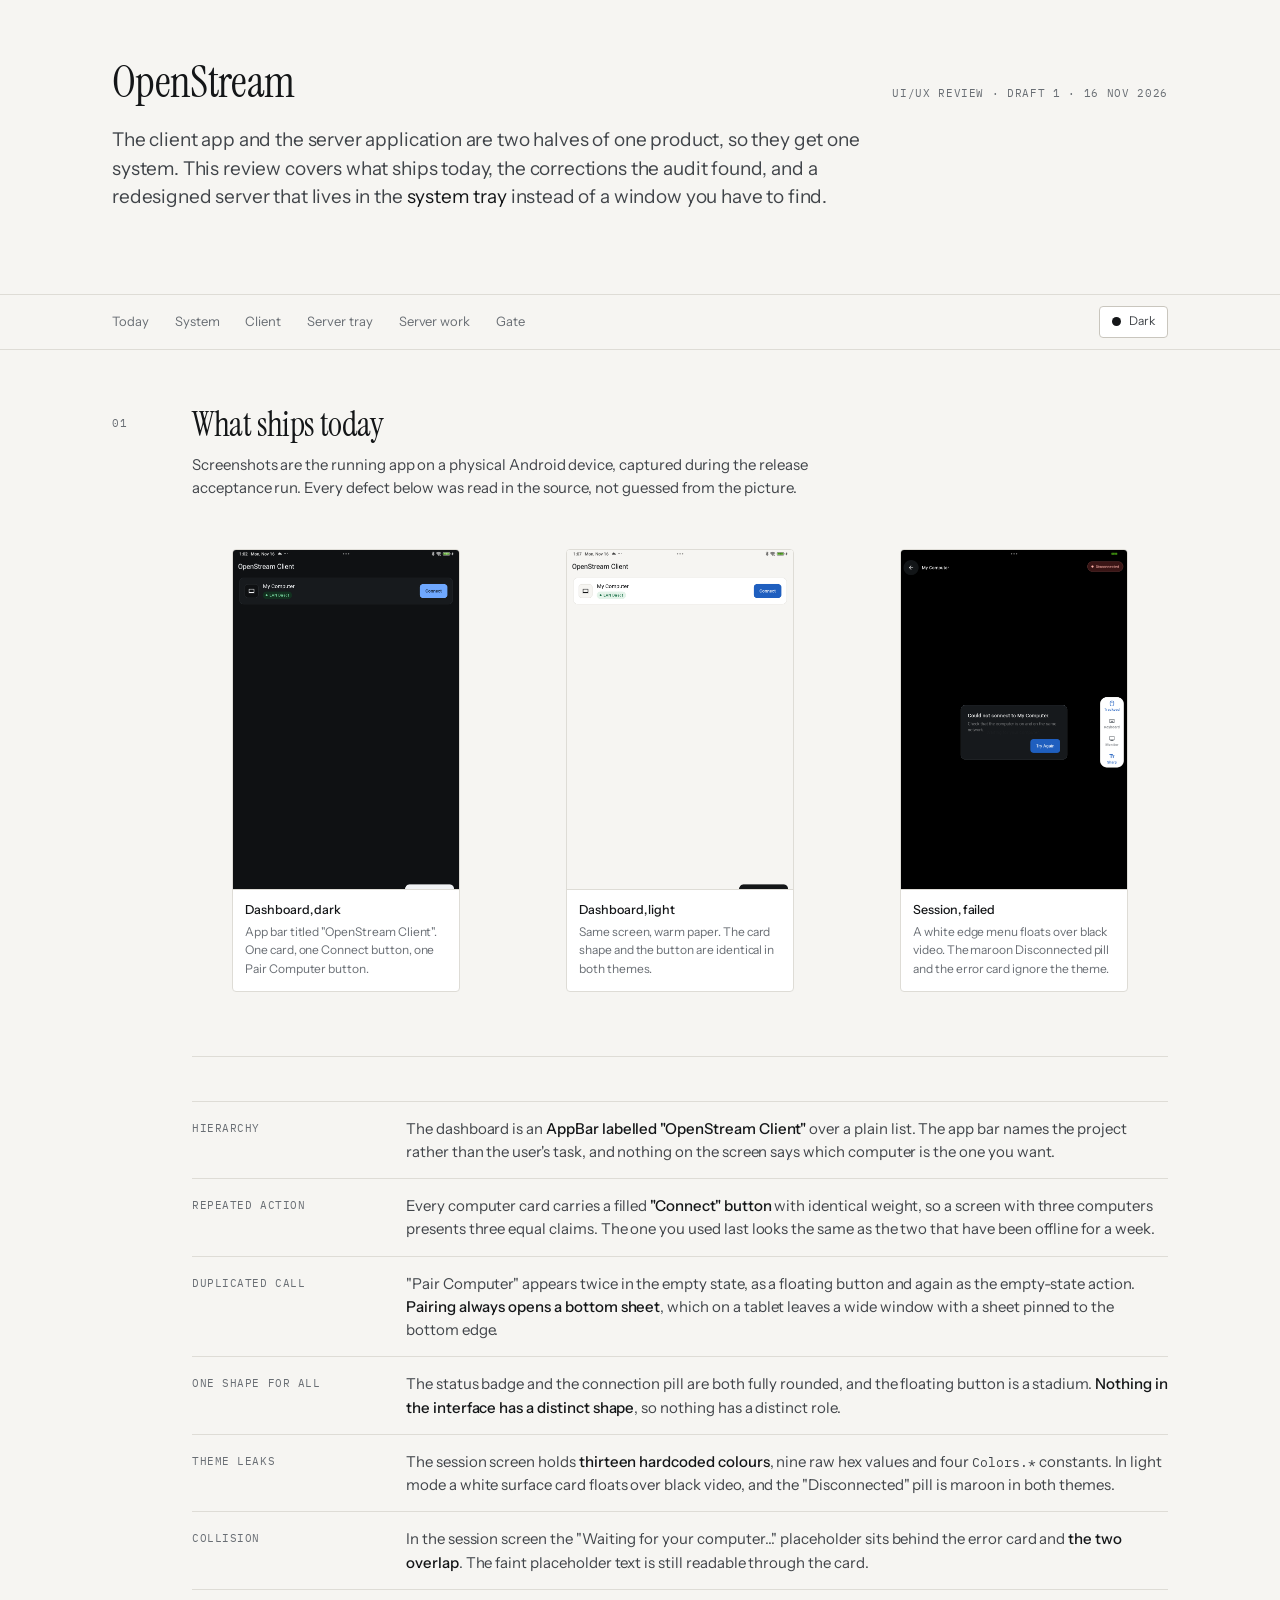
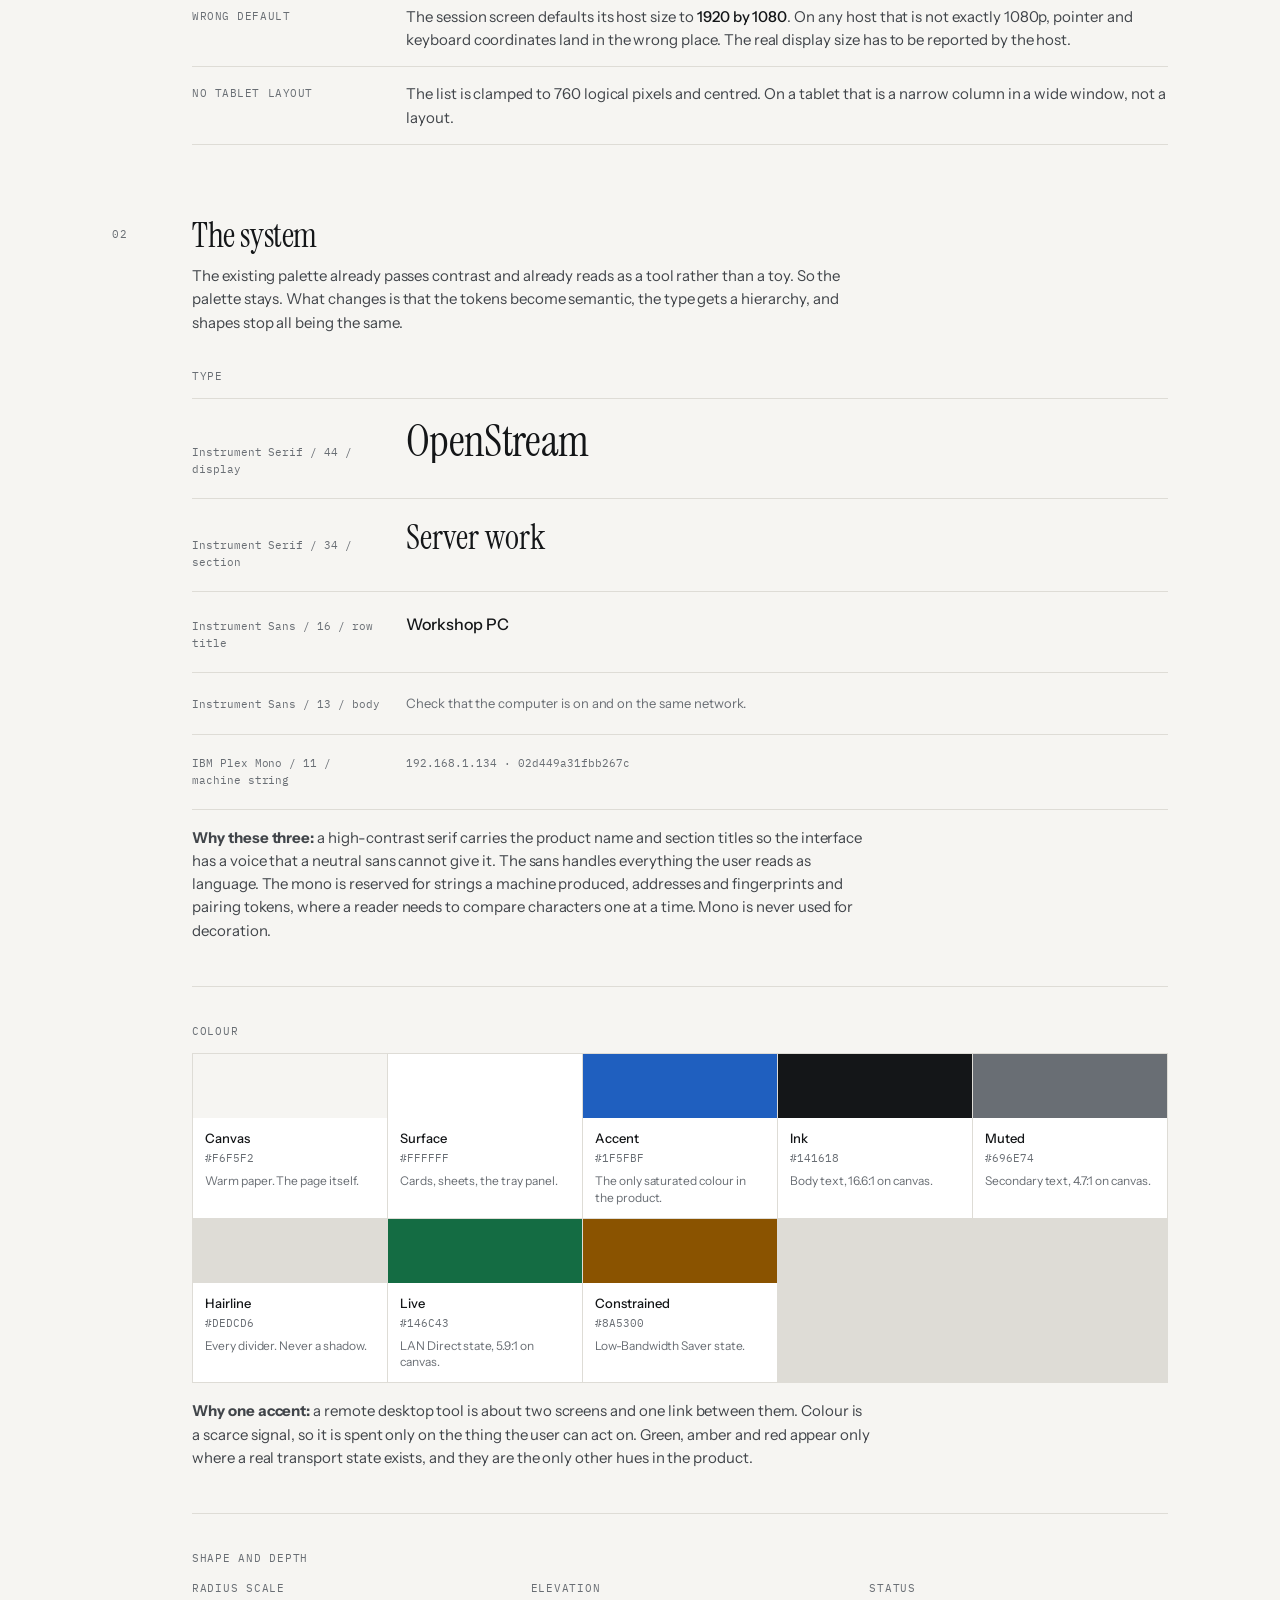
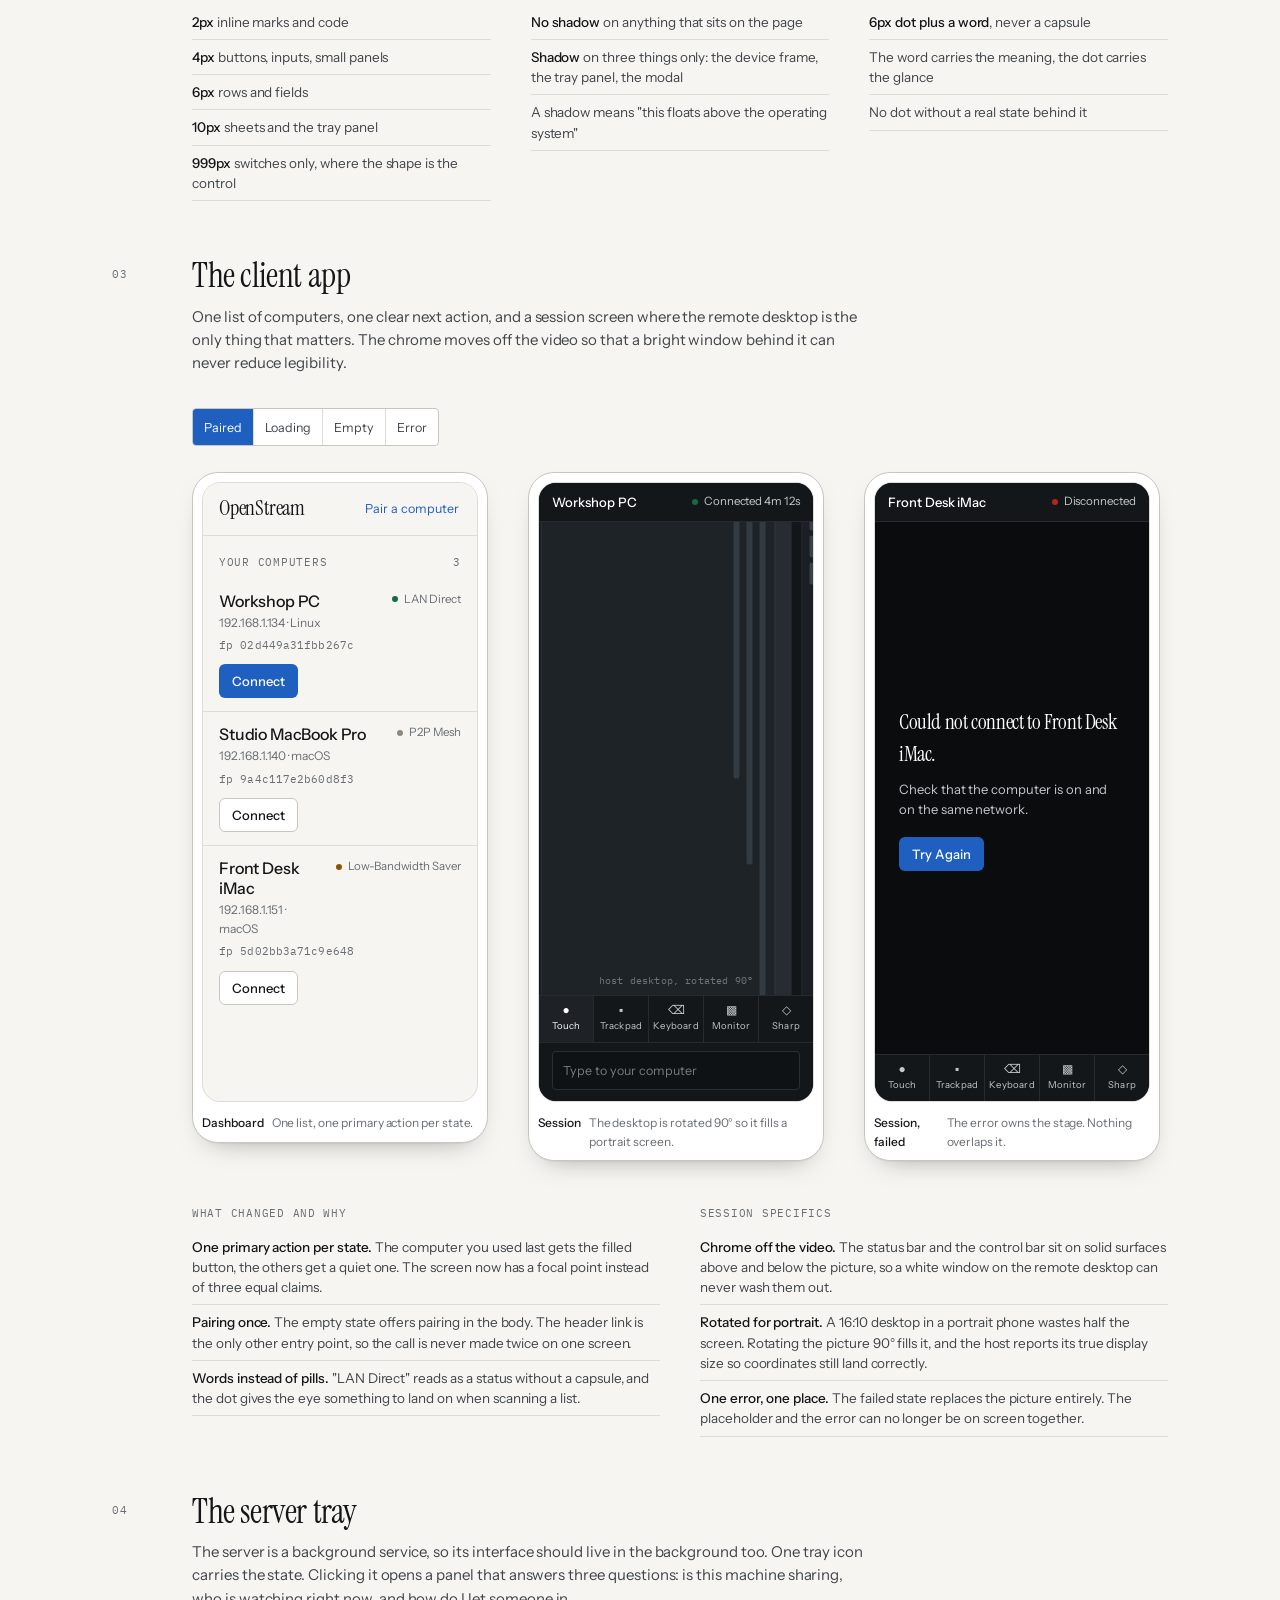
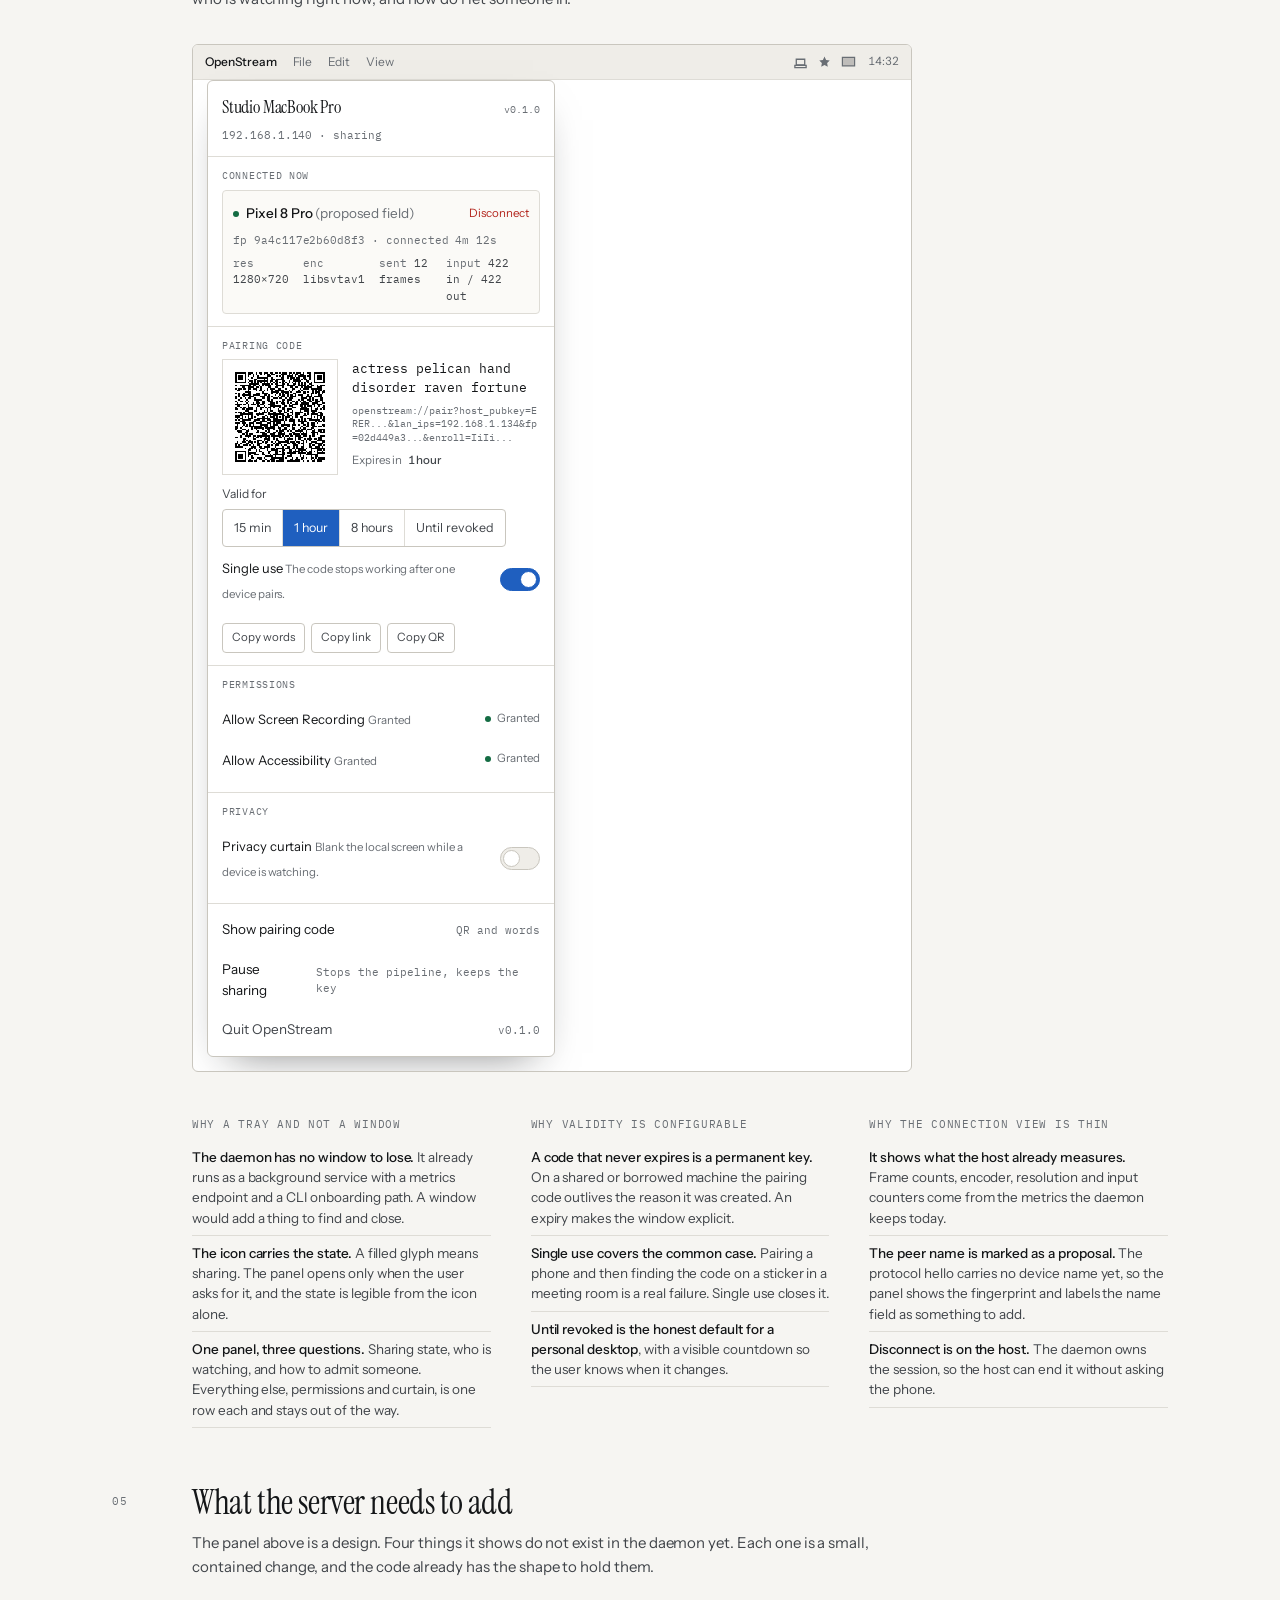
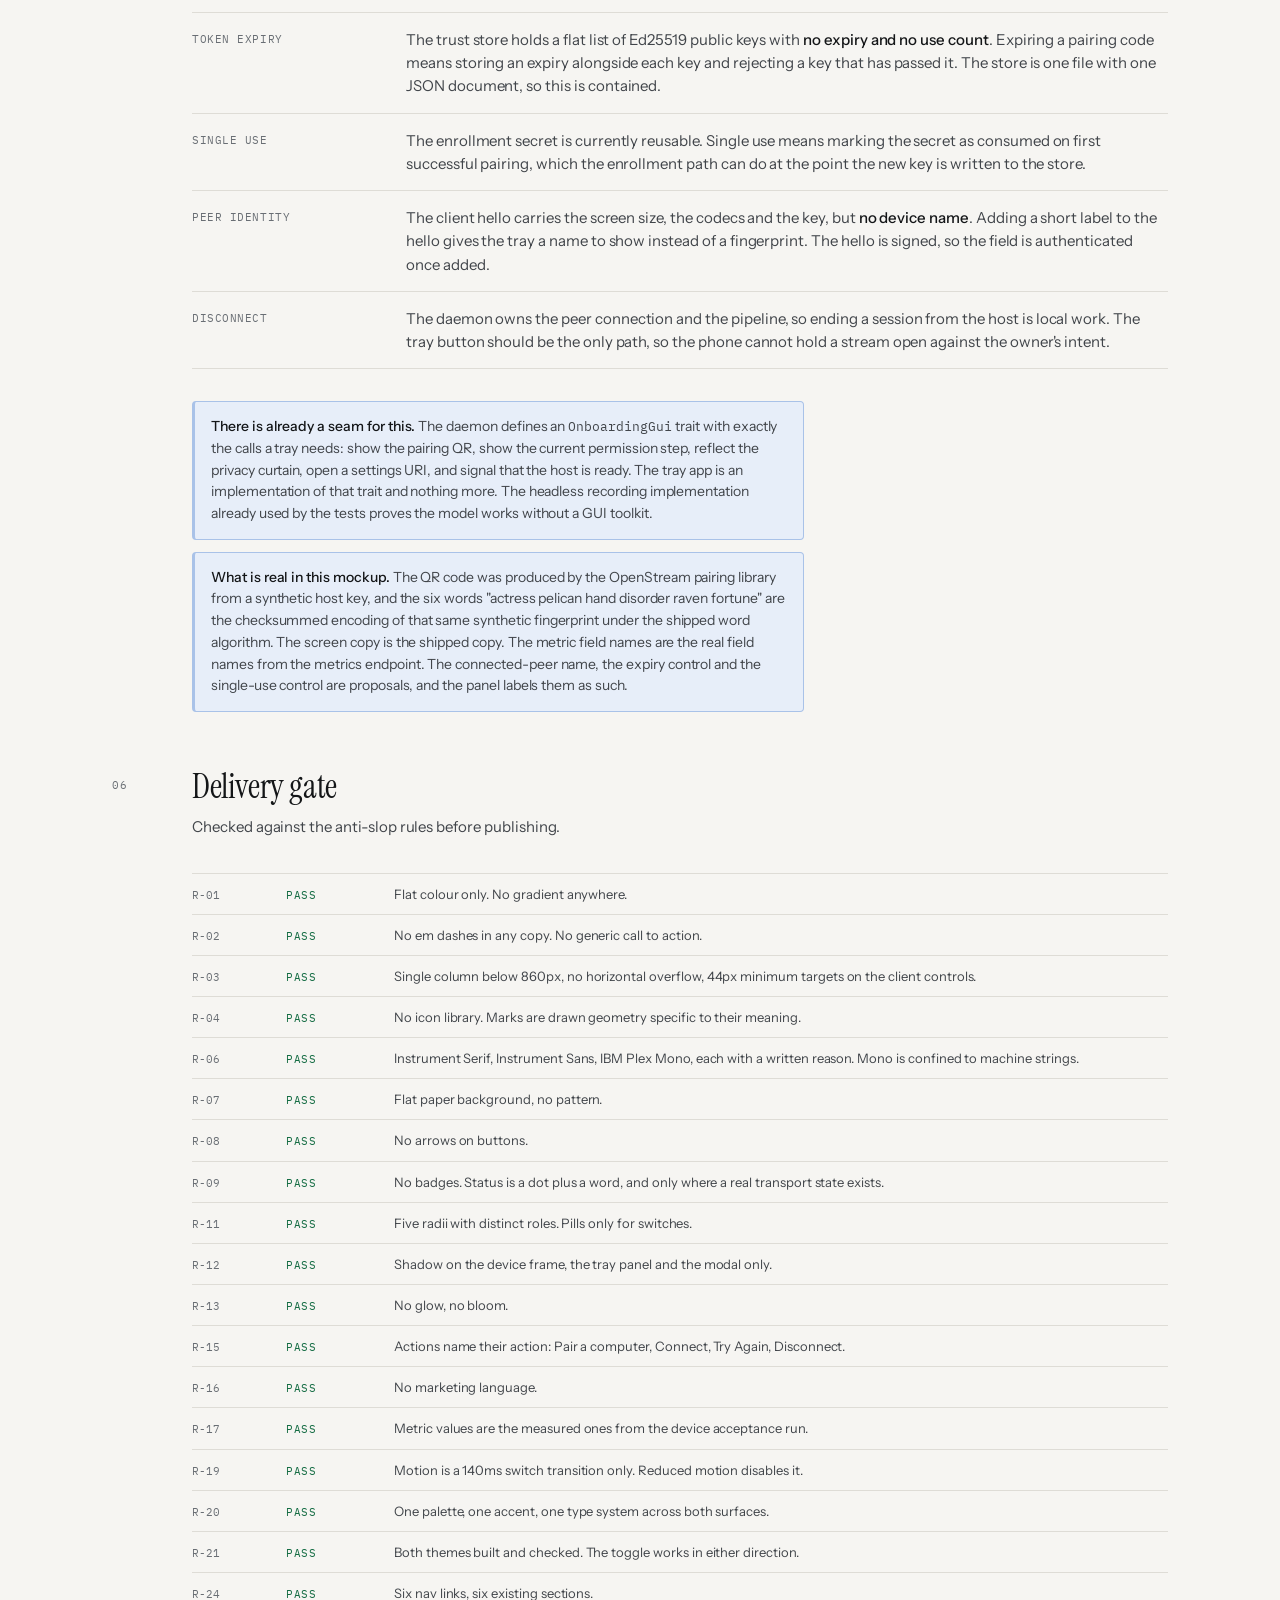
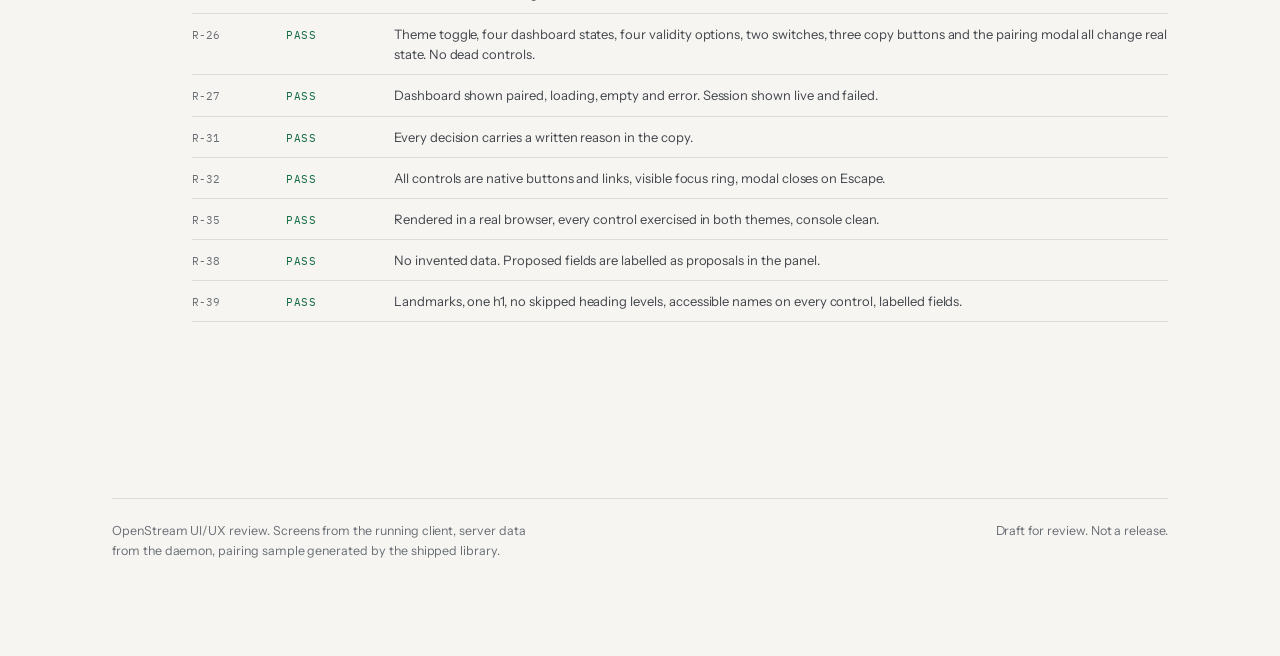
==== review/index.html @ ee22500b "docs: add UI/UX review mockup for client app and server tray" ====
<!DOCTYPE html>
<html lang="en" data-theme="light">
<head>
<meta charset="utf-8">
<meta name="viewport" content="width=device-width, initial-scale=1">
<title>OpenStream UI/UX Review: Client App and Server Tray</title>
<meta name="description" content="Design review and HTML mockup for the OpenStream mobile client and the proposed system-tray server app.">
<link rel="stylesheet" href="app.css">
</head>
<body>

<header class="masthead">
  <div class="doc">
    <div class="masthead__top">
      <h1 class="wordmark">OpenStream</h1>
      <p class="masthead__meta">UI/UX review &middot; draft 1 &middot; 16 Nov 2026</p>
    </div>
    <p class="standfirst">
      The client app and the server application are two halves of one product, so they
      get one system. This review covers what ships today, the corrections the audit
      found, and a redesigned server that lives in the <em>system tray</em> instead of a
      window you have to find.
    </p>
  </div>
</header>

<nav class="docnav" aria-label="Sections">
  <div class="doc">
    <a href="#today">Today</a>
    <a href="#system">System</a>
    <a href="#client">Client</a>
    <a href="#server">Server tray</a>
    <a href="#server-work">Server work</a>
    <a href="#gate">Gate</a>
    <span class="docnav__spacer"></span>
    <button class="theme-btn" id="theme-toggle" type="button" aria-pressed="false">
      <span class="theme-btn__dot" aria-hidden="true"></span>
      <span id="theme-label">Dark</span>
    </button>
  </div>
</nav>

<main class="doc">

  <!-- ============================================================ 01 -->
  <section class="sec" id="today">
    <div class="sec__head">
      <p class="sec__num">01</p>
      <div>
        <h2 class="sec__title">What ships today</h2>
        <p class="sec__note">
          Screenshots are the running app on a physical Android device, captured during
          the release acceptance run. Every defect below was read in the source, not
          guessed from the picture.
        </p>
      </div>
    </div>

    <div class="sec__body">
      <div class="shots">
        <figure class="shot">
          <img src="before/03-dashboard-portrait.png" alt="Current client dashboard in dark mode: an app bar reading OpenStream Client, one computer card, and a Pair Computer button.">
          <figcaption class="shot__cap"><b>Dashboard, dark</b>App bar titled "OpenStream Client". One card, one Connect button, one Pair Computer button.</figcaption>
        </figure>
        <figure class="shot">
          <img src="before/06-light-dashboard.png" alt="Current client dashboard in light mode: the same app bar and one computer card on warm paper.">
          <figcaption class="shot__cap"><b>Dashboard, light</b>Same screen, warm paper. The card shape and the button are identical in both themes.</figcaption>
        </figure>
        <figure class="shot">
          <img src="before/09-light-session-fresh.png" alt="Current session screen: a white edge menu floating over black video, a maroon Disconnected pill, and an error card overlapping the Waiting for your computer text.">
          <figcaption class="shot__cap"><b>Session, failed</b>A white edge menu floats over black video. The maroon Disconnected pill and the error card ignore the theme.</figcaption>
        </figure>
      </div>

      <hr class="rule" style="margin-top:48px">

      <dl class="spec" style="margin-top:44px">
        <div class="spec__row">
          <dt>Hierarchy</dt>
          <dd>The dashboard is an <strong>AppBar labelled "OpenStream Client"</strong> over a plain list. The app bar names the project rather than the user's task, and nothing on the screen says which computer is the one you want.</dd>
        </div>
        <div class="spec__row">
          <dt>Repeated action</dt>
          <dd>Every computer card carries a filled <strong>"Connect" button</strong> with identical weight, so a screen with three computers presents three equal claims. The one you used last looks the same as the two that have been offline for a week.</dd>
        </div>
        <div class="spec__row">
          <dt>Duplicated call</dt>
          <dd>"Pair Computer" appears twice in the empty state, as a floating button and again as the empty-state action. <strong>Pairing always opens a bottom sheet</strong>, which on a tablet leaves a wide window with a sheet pinned to the bottom edge.</dd>
        </div>
        <div class="spec__row">
          <dt>One shape for all</dt>
          <dd>The status badge and the connection pill are both fully rounded, and the floating button is a stadium. <strong>Nothing in the interface has a distinct shape</strong>, so nothing has a distinct role.</dd>
        </div>
        <div class="spec__row">
          <dt>Theme leaks</dt>
          <dd>The session screen holds <strong>thirteen hardcoded colours</strong>, nine raw hex values and four <span class="mono">Colors.*</span> constants. In light mode a white surface card floats over black video, and the "Disconnected" pill is maroon in both themes.</dd>
        </div>
        <div class="spec__row">
          <dt>Collision</dt>
          <dd>In the session screen the "Waiting for your computer…" placeholder sits behind the error card and <strong>the two overlap</strong>. The faint placeholder text is still readable through the card.</dd>
        </div>
        <div class="spec__row">
          <dt>Wrong default</dt>
          <dd>The session screen defaults its host size to <strong>1920 by 1080</strong>. On any host that is not exactly 1080p, pointer and keyboard coordinates land in the wrong place. The real display size has to be reported by the host.</dd>
        </div>
        <div class="spec__row">
          <dt>No tablet layout</dt>
          <dd>The list is clamped to 760 logical pixels and centred. On a tablet that is a narrow column in a wide window, not a layout.</dd>
        </div>
      </dl>
    </div>
  </section>

  <!-- ============================================================ 02 -->
  <section class="sec" id="system">
    <div class="sec__head">
      <p class="sec__num">02</p>
      <div>
        <h2 class="sec__title">The system</h2>
        <p class="sec__note">
          The existing palette already passes contrast and already reads as a tool rather
          than a toy. So the palette stays. What changes is that the tokens become
          semantic, the type gets a hierarchy, and shapes stop all being the same.
        </p>
      </div>
    </div>

    <div class="sec__body">
      <h3 class="notes__h" style="margin-bottom:14px">Type</h3>
      <div class="typesample">
        <div class="typesample__row">
          <p class="typesample__meta">Instrument Serif / 44 / display</p>
          <p class="typesample__spec serif" style="font-size:44px;line-height:1;letter-spacing:-0.015em">OpenStream</p>
        </div>
        <div class="typesample__row">
          <p class="typesample__meta">Instrument Serif / 34 / section</p>
          <p class="typesample__spec serif" style="font-size:34px;line-height:1.1">Server work</p>
        </div>
        <div class="typesample__row">
          <p class="typesample__meta">Instrument Sans / 16 / row title</p>
          <p class="typesample__spec" style="font-size:16px;font-weight:500">Workshop PC</p>
        </div>
        <div class="typesample__row">
          <p class="typesample__meta">Instrument Sans / 13 / body</p>
          <p class="typesample__spec" style="font-size:13px;color:var(--muted)">Check that the computer is on and on the same network.</p>
        </div>
        <div class="typesample__row">
          <p class="typesample__meta">IBM Plex Mono / 11 / machine string</p>
          <p class="typesample__spec mono" style="font-size:11px;color:var(--muted)">192.168.1.134 &middot; 02d449a31fbb267c</p>
        </div>
      </div>
      <p class="sec__note" style="margin-top:16px">
        <strong>Why these three:</strong> a high-contrast serif carries the product name
        and section titles so the interface has a voice that a neutral sans cannot give
        it. The sans handles everything the user reads as language. The mono is reserved
        for strings a machine produced, addresses and fingerprints and pairing tokens,
        where a reader needs to compare characters one at a time. Mono is never used
        for decoration.
      </p>

      <hr class="rule" style="margin-top:44px">

      <h3 class="notes__h" style="margin:36px 0 14px">Colour</h3>
      <div class="swatches">
        <div class="swatch">
          <div class="swatch__chip" style="background:#F6F5F2"></div>
          <div class="swatch__body"><p class="swatch__name">Canvas</p><p class="swatch__hex">#F6F5F2</p><p class="swatch__use">Warm paper. The page itself.</p></div>
        </div>
        <div class="swatch">
          <div class="swatch__chip" style="background:#FFFFFF"></div>
          <div class="swatch__body"><p class="swatch__name">Surface</p><p class="swatch__hex">#FFFFFF</p><p class="swatch__use">Cards, sheets, the tray panel.</p></div>
        </div>
        <div class="swatch">
          <div class="swatch__chip" style="background:#1F5FBF"></div>
          <div class="swatch__body"><p class="swatch__name">Accent</p><p class="swatch__hex">#1F5FBF</p><p class="swatch__use">The only saturated colour in the product.</p></div>
        </div>
        <div class="swatch">
          <div class="swatch__chip" style="background:#141618"></div>
          <div class="swatch__body"><p class="swatch__name">Ink</p><p class="swatch__hex">#141618</p><p class="swatch__use">Body text, 16.6:1 on canvas.</p></div>
        </div>
        <div class="swatch">
          <div class="swatch__chip" style="background:#696E74"></div>
          <div class="swatch__body"><p class="swatch__name">Muted</p><p class="swatch__hex">#696E74</p><p class="swatch__use">Secondary text, 4.7:1 on canvas.</p></div>
        </div>
        <div class="swatch">
          <div class="swatch__chip" style="background:#DEDCD6"></div>
          <div class="swatch__body"><p class="swatch__name">Hairline</p><p class="swatch__hex">#DEDCD6</p><p class="swatch__use">Every divider. Never a shadow.</p></div>
        </div>
        <div class="swatch">
          <div class="swatch__chip" style="background:#146C43"></div>
          <div class="swatch__body"><p class="swatch__name">Live</p><p class="swatch__hex">#146C43</p><p class="swatch__use">LAN Direct state, 5.9:1 on canvas.</p></div>
        </div>
        <div class="swatch">
          <div class="swatch__chip" style="background:#8A5300"></div>
          <div class="swatch__body"><p class="swatch__name">Constrained</p><p class="swatch__hex">#8A5300</p><p class="swatch__use">Low-Bandwidth Saver state.</p></div>
        </div>
      </div>
      <p class="sec__note" style="margin-top:16px">
        <strong>Why one accent:</strong> a remote desktop tool is about two screens and
        one link between them. Colour is a scarce signal, so it is spent only on the
        thing the user can act on. Green, amber and red appear only where a real
        transport state exists, and they are the only other hues in the product.
      </p>

      <hr class="rule" style="margin-top:44px">

      <h3 class="notes__h" style="margin:36px 0 14px">Shape and depth</h3>
      <div class="notes">
        <div>
          <p class="notes__h">Radius scale</p>
          <p class="notes__li"><b>2px</b> inline marks and code</p>
          <p class="notes__li"><b>4px</b> buttons, inputs, small panels</p>
          <p class="notes__li"><b>6px</b> rows and fields</p>
          <p class="notes__li"><b>10px</b> sheets and the tray panel</p>
          <p class="notes__li"><b>999px</b> switches only, where the shape is the control</p>
        </div>
        <div>
          <p class="notes__h">Elevation</p>
          <p class="notes__li"><b>No shadow</b> on anything that sits on the page</p>
          <p class="notes__li"><b>Shadow</b> on three things only: the device frame, the tray panel, the modal</p>
          <p class="notes__li">A shadow means "this floats above the operating system"</p>
        </div>
        <div>
          <p class="notes__h">Status</p>
          <p class="notes__li"><b>6px dot plus a word</b>, never a capsule</p>
          <p class="notes__li">The word carries the meaning, the dot carries the glance</p>
          <p class="notes__li">No dot without a real state behind it</p>
        </div>
      </div>
    </div>
  </section>

  <!-- ============================================================ 03 -->
  <section class="sec" id="client">
    <div class="sec__head">
      <p class="sec__num">03</p>
      <div>
        <h2 class="sec__title">The client app</h2>
        <p class="sec__note">
          One list of computers, one clear next action, and a session screen where the
          remote desktop is the only thing that matters. The chrome moves off the video
          so that a bright window behind it can never reduce legibility.
        </p>
      </div>
    </div>

    <div class="sec__body">
      <div style="display:flex;gap:10px;flex-wrap:wrap;align-items:center;margin-bottom:26px">
        <div class="seg" role="group" aria-label="Dashboard state">
          <button type="button" data-dash="paired" aria-pressed="true">Paired</button>
          <button type="button" data-dash="loading" aria-pressed="false">Loading</button>
          <button type="button" data-dash="empty" aria-pressed="false">Empty</button>
          <button type="button" data-dash="error" aria-pressed="false">Error</button>
        </div>
      </div>

      <div class="stage">
        <!-- Dashboard -->
        <div class="device" data-panel="dash">
          <div class="device__screen">
            <div class="appbar">
              <span class="appbar__mark">OpenStream</span>
              <button class="appbar__act" type="button" id="dash-pair">Pair a computer</button>
            </div>
            <div class="appbody appbody--pad" id="dash-body">

              <div data-dash-panel="paired">
                <p class="grouphead"><span>Your computers</span><span>3</span></p>
                <div class="crow">
                  <div class="crow__top">
                    <div>
                      <p class="crow__name">Workshop PC</p>
                      <p class="crow__meta">192.168.1.134 &middot; Linux</p>
                    </div>
                    <span class="status status--lan"><span class="status__dot" aria-hidden="true"></span>LAN Direct</span>
                  </div>
                  <p class="crow__fp">fp 02d449a31fbb267c</p>
                  <div class="crow__act"><button class="btn btn--primary btn--sm" type="button">Connect</button></div>
                </div>
                <div class="crow">
                  <div class="crow__top">
                    <div>
                      <p class="crow__name">Studio MacBook Pro</p>
                      <p class="crow__meta">192.168.1.140 &middot; macOS</p>
                    </div>
                    <span class="status"><span class="status__dot" aria-hidden="true"></span>P2P Mesh</span>
                  </div>
                  <p class="crow__fp">fp 9a4c117e2b60d8f3</p>
                  <div class="crow__act"><button class="btn btn--quiet btn--sm" type="button">Connect</button></div>
                </div>
                <div class="crow">
                  <div class="crow__top">
                    <div>
                      <p class="crow__name">Front Desk iMac</p>
                      <p class="crow__meta">192.168.1.151 &middot; macOS</p>
                    </div>
                    <span class="status status--low"><span class="status__dot" aria-hidden="true"></span>Low-Bandwidth Saver</span>
                  </div>
                  <p class="crow__fp">fp 5d02bb3a71c9e648</p>
                  <div class="crow__act"><button class="btn btn--quiet btn--sm" type="button">Connect</button></div>
                </div>
              </div>

              <div data-dash-panel="loading" hidden>
                <p class="grouphead"><span>Your computers</span></p>
                <div class="skel"><div class="skel__bar" style="width:58%"></div><div class="skel__bar skel__bar--sm" style="width:36%"></div></div>
                <div class="skel"><div class="skel__bar" style="width:44%"></div><div class="skel__bar skel__bar--sm" style="width:31%"></div></div>
                <div class="skel"><div class="skel__bar" style="width:50%"></div><div class="skel__bar skel__bar--sm" style="width:28%"></div></div>
              </div>

              <div data-dash-panel="empty" hidden>
                <div class="state">
                  <p class="state__title">No computers yet</p>
                  <p class="state__text">Pair your computer to see it here. Run the server on that machine and scan the code it shows.</p>
                  <div class="state__actions">
                    <button class="btn btn--primary" type="button">Pair a computer</button>
                    <button class="btn btn--text" type="button">Paste a pairing link</button>
                  </div>
                </div>
              </div>

              <div data-dash-panel="error" hidden>
                <div class="state state--error">
                  <p class="state__title">Could not read your paired computers</p>
                  <p class="state__text">The keychain did not answer. Your paired computers are still on this phone.</p>
                  <div class="state__actions">
                    <button class="btn btn--primary" type="button">Try Again</button>
                  </div>
                </div>
              </div>

            </div>
          </div>
          <p class="device__caption"><b>Dashboard</b> One list, one primary action per state.</p>
        </div>

        <!-- Session -->
        <div class="device" data-panel="dash">
          <div class="device__screen">
            <div class="session">
              <div class="session__top">
                <span class="session__host">Workshop PC</span>
                <span class="session__stat"><span class="session__dot" aria-hidden="true"></span>Connected 4m 12s</span>
              </div>
              <div class="session__stage">
                <div class="session__letterbox session__letterbox--t"></div>
                <div class="session__letterbox session__letterbox--b"></div>
                <div class="session__rot">
                  <div class="session__desk">
                    <div class="session__menubar"><i></i><i></i><i></i></div>
                    <div class="session__deskbody">
                      <div class="session__win">
                        <div class="session__wintitle"></div>
                        <div class="session__winbody"><i></i><i></i><i></i></div>
                      </div>
                    </div>
                  </div>
                </div>
                <p class="session__rotnote">host desktop, rotated 90&deg;</p>
              </div>
              <div class="session__bar">
                <button class="session__seg session__seg--on" type="button"><span class="session__seg__glyph" aria-hidden="true">&#9679;</span><span class="session__seg__label">Touch</span></button>
                <button class="session__seg" type="button"><span class="session__seg__glyph" aria-hidden="true">&#9642;</span><span class="session__seg__label">Trackpad</span></button>
                <button class="session__seg" type="button"><span class="session__seg__glyph" aria-hidden="true">&#9003;</span><span class="session__seg__label">Keyboard</span></button>
                <button class="session__seg" type="button"><span class="session__seg__glyph" aria-hidden="true">&#9641;</span><span class="session__seg__label">Monitor</span></button>
                <button class="session__seg" type="button"><span class="session__seg__glyph" aria-hidden="true">&#9671;</span><span class="session__seg__label">Sharp</span></button>
              </div>
              <div class="session__key">
                <label class="vh" for="kb-field">Type to your computer</label>
                <input id="kb-field" type="text" placeholder="Type to your computer" autocomplete="off">
              </div>
            </div>
          </div>
          <p class="device__caption"><b>Session</b> The desktop is rotated 90&deg; so it fills a portrait screen.</p>
        </div>

        <!-- Session error -->
        <div class="device" data-panel="dash">
          <div class="device__screen">
            <div class="session">
              <div class="session__top">
                <span class="session__host">Front Desk iMac</span>
                <span class="session__stat"><span class="session__dot session__dot--down" aria-hidden="true"></span>Disconnected</span>
              </div>
              <div class="session__stage">
                <div class="session__error">
                  <h4>Could not connect to Front Desk iMac.</h4>
                  <p>Check that the computer is on and on the same network.</p>
                  <button class="btn btn--primary btn--sm" type="button">Try Again</button>
                </div>
              </div>
              <div class="session__bar">
                <button class="session__seg" type="button"><span class="session__seg__glyph" aria-hidden="true">&#9679;</span><span class="session__seg__label">Touch</span></button>
                <button class="session__seg" type="button"><span class="session__seg__glyph" aria-hidden="true">&#9642;</span><span class="session__seg__label">Trackpad</span></button>
                <button class="session__seg" type="button"><span class="session__seg__glyph" aria-hidden="true">&#9003;</span><span class="session__seg__label">Keyboard</span></button>
                <button class="session__seg" type="button"><span class="session__seg__glyph" aria-hidden="true">&#9641;</span><span class="session__seg__label">Monitor</span></button>
                <button class="session__seg" type="button"><span class="session__seg__glyph" aria-hidden="true">&#9671;</span><span class="session__seg__label">Sharp</span></button>
              </div>
            </div>
          </div>
          <p class="device__caption"><b>Session, failed</b> The error owns the stage. Nothing overlaps it.</p>
        </div>
      </div>

      <div class="notes" style="margin-top:44px">
        <div>
          <p class="notes__h">What changed and why</p>
          <p class="notes__li"><b>One primary action per state.</b> The computer you used last gets the filled button, the others get a quiet one. The screen now has a focal point instead of three equal claims.</p>
          <p class="notes__li"><b>Pairing once.</b> The empty state offers pairing in the body. The header link is the only other entry point, so the call is never made twice on one screen.</p>
          <p class="notes__li"><b>Words instead of pills.</b> "LAN Direct" reads as a status without a capsule, and the dot gives the eye something to land on when scanning a list.</p>
        </div>
        <div>
          <p class="notes__h">Session specifics</p>
          <p class="notes__li"><b>Chrome off the video.</b> The status bar and the control bar sit on solid surfaces above and below the picture, so a white window on the remote desktop can never wash them out.</p>
          <p class="notes__li"><b>Rotated for portrait.</b> A 16:10 desktop in a portrait phone wastes half the screen. Rotating the picture 90&deg; fills it, and the host reports its true display size so coordinates still land correctly.</p>
          <p class="notes__li"><b>One error, one place.</b> The failed state replaces the picture entirely. The placeholder and the error can no longer be on screen together.</p>
        </div>
      </div>
    </div>
  </section>

  <!-- ============================================================ 04 -->
  <section class="sec" id="server">
    <div class="sec__head">
      <p class="sec__num">04</p>
      <div>
        <h2 class="sec__title">The server tray</h2>
        <p class="sec__note">
          The server is a background service, so its interface should live in the
          background too. One tray icon carries the state. Clicking it opens a panel
          that answers three questions: is this machine sharing, who is watching right
          now, and how do I let someone in.
        </p>
      </div>
    </div>

    <div class="sec__body">
      <div class="tray">
        <div class="tray__bar">
          <span class="tray__menus"><b>OpenStream</b><span>File</span><span>Edit</span><span>View</span></span>
          <span class="tray__right">
            <span class="tray__trayicons">
              <svg class="tray__ic" viewBox="0 0 16 16" aria-hidden="true" fill="none" stroke="currentColor" stroke-width="1.4"><path d="M2 11h12v2.5H2z"/><path d="M3.5 4.5h9v6h-9z"/></svg>
              <svg class="tray__ic" viewBox="0 0 16 16" aria-hidden="true" fill="currentColor"><path d="M8 1.6 9.7 5.2l3.9.6-2.8 2.7.7 3.9L8 10.7l-3.5 1.7.7-3.9L2.4 5.8l3.9-.6z"/></svg>
              <svg class="tray__ic tray__ic--open" viewBox="0 0 16 16" aria-hidden="true"><path d="M1.5 2.5h13v9h-13z" opacity=".22"/><path d="M1.5 2.5h13v9h-13z" fill="none" stroke="currentColor" stroke-width="1.3"/><path d="M4 14.5h8"/></svg>
            </span>
            <span class="tnum">14:32</span>
          </span>
        </div>

        <div class="tray__pop">
          <div class="tray__head">
            <div class="tray__host">
              <span class="tray__name">Studio MacBook Pro</span>
              <span class="tray__ver">v0.1.0</span>
            </div>
            <p class="tray__addr">192.168.1.140 &middot; sharing</p>
          </div>

          <div class="tray__sect">
            <p class="tray__label">Connected now</p>
            <div class="tray__body">
              <div class="peer">
                <div class="peer__top">
                  <span class="peer__name">
                    <span class="status__dot" style="background:var(--pos)" aria-hidden="true"></span>
                    <span>Pixel 8 Pro <span style="color:var(--muted);font-weight:400">(proposed field)</span></span>
                  </span>
                  <button class="peer__disconnect" type="button">Disconnect</button>
                </div>
                <p class="peer__meta">fp 9a4c117e2b60d8f3 &middot; connected 4m 12s</p>
                <p class="peer__stats">
                  <span><b>res</b> 1280&times;720</span>
                  <span><b>enc</b> libsvtav1</span>
                  <span><b>sent</b> 12 frames</span>
                  <span><b>input</b> 422 in / 422 out</span>
                </p>
              </div>
            </div>
          </div>

          <div class="tray__sect">
            <p class="tray__label">Pairing code</p>
            <div class="tray__body">
              <div class="qrbox">
                <div class="qrbox__img">
                  <img src="sample-qr.svg" alt="Sample pairing QR code generated by the OpenStream pairing library." style="width:100%;height:100%">
                </div>
                <div class="qrbox__side">
                  <p class="words"><b>actress</b> <b>pelican</b> <b>hand</b> <b>disorder</b> <b>raven</b> <b>fortune</b></p>
                  <p class="token">openstream://pair?host_pubkey=ERER...&amp;lan_ips=192.168.1.134&amp;fp=02d449a3...&amp;enroll=IiIi...</p>
                  <p class="expiry">Expires in <b id="expiry-value">1 hour</b></p>
                </div>
              </div>
              <div class="field">
                <span class="field__label" id="validity-label">Valid for</span>
                <div class="seg" role="group" aria-labelledby="validity-label" id="validity-seg">
                  <button type="button" data-validity="15 minutes" aria-pressed="false">15 min</button>
                  <button type="button" data-validity="1 hour" aria-pressed="true">1 hour</button>
                  <button type="button" data-validity="8 hours" aria-pressed="false">8 hours</button>
                  <button type="button" data-validity="Until revoked" aria-pressed="false">Until revoked</button>
                </div>
              </div>
              <div class="switchrow">
                <span>
                  <span class="switchrow__label" id="single-label">Single use</span>
                  <span class="switchrow__hint">The code stops working after one device pairs.</span>
                </span>
                <button class="switch" type="button" role="switch" aria-checked="true" aria-labelledby="single-label" id="single-switch"></button>
              </div>
              <div class="copyrow">
                <button class="copybtn" type="button" data-copy="actress pelican hand disorder raven fortune">Copy words</button>
                <button class="copybtn" type="button" data-copy="openstream://pair?host_pubkey=ERERERERERERERERERERERERERERERERERERERERERE&amp;lan_ips=192.168.1.134&amp;fp=02d449a31fbb267c8f352e9968a79e3e5fc95c1bbeaa502fd6454ebde5a4bedc&amp;enroll=IiIiIiIiIiIiIiIiIiIiIiIiIiIiIiIiIiIiIiIiIiI">Copy link</button>
                <button class="copybtn" type="button" data-copy="actress pelican hand disorder raven fortune">Copy QR</button>
              </div>
            </div>
          </div>

          <div class="tray__sect">
            <p class="tray__label">Permissions</p>
            <div class="tray__body">
              <div class="switchrow">
                <span>
                  <span class="switchrow__label">Allow Screen Recording</span>
                  <span class="switchrow__hint">Granted</span>
                </span>
                <span class="status status--lan"><span class="status__dot" aria-hidden="true"></span>Granted</span>
              </div>
              <div class="switchrow">
                <span>
                  <span class="switchrow__label">Allow Accessibility</span>
                  <span class="switchrow__hint">Granted</span>
                </span>
                <span class="status status--lan"><span class="status__dot" aria-hidden="true"></span>Granted</span>
              </div>
            </div>
          </div>

          <div class="tray__sect">
            <p class="tray__label">Privacy</p>
            <div class="tray__body">
              <div class="switchrow">
                <span>
                  <span class="switchrow__label" id="curtain-label">Privacy curtain</span>
                  <span class="switchrow__hint" id="curtain-hint">Blank the local screen while a device is watching.</span>
                </span>
                <button class="switch" type="button" role="switch" aria-checked="false" aria-labelledby="curtain-label" id="curtain-switch"></button>
              </div>
            </div>
          </div>

          <div class="tray__sect">
            <div class="tray__body" style="padding-top:6px;padding-bottom:6px">
              <button class="tray__item" type="button" id="open-code">Show pairing code<span class="tray__item__hint">QR and words</span></button>
              <button class="tray__item" type="button">Pause sharing<span class="tray__item__hint">Stops the pipeline, keeps the key</span></button>
              <button class="tray__item tray__item--quit" type="button">Quit OpenStream<span class="tray__item__hint">v0.1.0</span></button>
            </div>
          </div>
        </div>
      </div>

      <div class="notes" style="margin-top:44px">
        <div>
          <p class="notes__h">Why a tray and not a window</p>
          <p class="notes__li"><b>The daemon has no window to lose.</b> It already runs as a background service with a metrics endpoint and a CLI onboarding path. A window would add a thing to find and close.</p>
          <p class="notes__li"><b>The icon carries the state.</b> A filled glyph means sharing. The panel opens only when the user asks for it, and the state is legible from the icon alone.</p>
          <p class="notes__li"><b>One panel, three questions.</b> Sharing state, who is watching, and how to admit someone. Everything else, permissions and curtain, is one row each and stays out of the way.</p>
        </div>
        <div>
          <p class="notes__h">Why validity is configurable</p>
          <p class="notes__li"><b>A code that never expires is a permanent key.</b> On a shared or borrowed machine the pairing code outlives the reason it was created. An expiry makes the window explicit.</p>
          <p class="notes__li"><b>Single use covers the common case.</b> Pairing a phone and then finding the code on a sticker in a meeting room is a real failure. Single use closes it.</p>
          <p class="notes__li"><b>Until revoked is the honest default for a personal desktop</b>, with a visible countdown so the user knows when it changes.</p>
        </div>
        <div>
          <p class="notes__h">Why the connection view is thin</p>
          <p class="notes__li"><b>It shows what the host already measures.</b> Frame counts, encoder, resolution and input counters come from the metrics the daemon keeps today.</p>
          <p class="notes__li"><b>The peer name is marked as a proposal.</b> The protocol hello carries no device name yet, so the panel shows the fingerprint and labels the name field as something to add.</p>
          <p class="notes__li"><b>Disconnect is on the host.</b> The daemon owns the session, so the host can end it without asking the phone.</p>
        </div>
      </div>
    </div>
  </section>

  <!-- ============================================================ 05 -->
  <section class="sec" id="server-work">
    <div class="sec__head">
      <p class="sec__num">05</p>
      <div>
        <h2 class="sec__title">What the server needs to add</h2>
        <p class="sec__note">
          The panel above is a design. Four things it shows do not exist in the daemon
          yet. Each one is a small, contained change, and the code already has the
          shape to hold them.
        </p>
      </div>
    </div>

    <div class="sec__body">
      <dl class="spec">
        <div class="spec__row">
          <dt>Token expiry</dt>
          <dd>The trust store holds a flat list of Ed25519 public keys with <strong>no expiry and no use count</strong>. Expiring a pairing code means storing an expiry alongside each key and rejecting a key that has passed it. The store is one file with one JSON document, so this is contained.</dd>
        </div>
        <div class="spec__row">
          <dt>Single use</dt>
          <dd>The enrollment secret is currently reusable. Single use means marking the secret as consumed on first successful pairing, which the enrollment path can do at the point the new key is written to the store.</dd>
        </div>
        <div class="spec__row">
          <dt>Peer identity</dt>
          <dd>The client hello carries the screen size, the codecs and the key, but <strong>no device name</strong>. Adding a short label to the hello gives the tray a name to show instead of a fingerprint. The hello is signed, so the field is authenticated once added.</dd>
        </div>
        <div class="spec__row">
          <dt>Disconnect</dt>
          <dd>The daemon owns the peer connection and the pipeline, so ending a session from the host is local work. The tray button should be the only path, so the phone cannot hold a stream open against the owner's intent.</dd>
        </div>
      </dl>

      <div class="callout" style="margin-top:32px">
        <b>There is already a seam for this.</b> The daemon defines an
        <span class="mono">OnboardingGui</span> trait with exactly the calls a tray
        needs: show the pairing QR, show the current permission step, reflect the
        privacy curtain, open a settings URI, and signal that the host is ready. The
        tray app is an implementation of that trait and nothing more. The headless
        recording implementation already used by the tests proves the model works
        without a GUI toolkit.
      </div>

      <div class="callout" style="margin-top:12px">
        <b>What is real in this mockup.</b> The QR code was produced by the OpenStream
        pairing library from a synthetic host key, and the six words
        "actress pelican hand disorder raven fortune" are the checksummed encoding of
        that same synthetic fingerprint under the shipped word algorithm. The screen
        copy is the shipped copy. The metric field names are the real field names from
        the metrics endpoint. The connected-peer name, the expiry control and the
        single-use control are proposals, and the panel labels them as such.
      </div>
    </div>
  </section>

  <!-- ============================================================ 06 -->
  <section class="sec" id="gate">
    <div class="sec__head">
      <p class="sec__num">06</p>
      <div>
        <h2 class="sec__title">Delivery gate</h2>
        <p class="sec__note">Checked against the anti-slop rules before publishing.</p>
      </div>
    </div>

    <div class="sec__body">
      <div class="gate">
        <div class="gate__row"><span class="gate__id">R-01</span><span class="gate__v">PASS</span><span class="gate__why">Flat colour only. No gradient anywhere.</span></div>
        <div class="gate__row"><span class="gate__id">R-02</span><span class="gate__v">PASS</span><span class="gate__why">No em dashes in any copy. No generic call to action.</span></div>
        <div class="gate__row"><span class="gate__id">R-03</span><span class="gate__v">PASS</span><span class="gate__why">Single column below 860px, no horizontal overflow, 44px minimum targets on the client controls.</span></div>
        <div class="gate__row"><span class="gate__id">R-04</span><span class="gate__v">PASS</span><span class="gate__why">No icon library. Marks are drawn geometry specific to their meaning.</span></div>
        <div class="gate__row"><span class="gate__id">R-06</span><span class="gate__v">PASS</span><span class="gate__why">Instrument Serif, Instrument Sans, IBM Plex Mono, each with a written reason. Mono is confined to machine strings.</span></div>
        <div class="gate__row"><span class="gate__id">R-07</span><span class="gate__v">PASS</span><span class="gate__why">Flat paper background, no pattern.</span></div>
        <div class="gate__row"><span class="gate__id">R-08</span><span class="gate__v">PASS</span><span class="gate__why">No arrows on buttons.</span></div>
        <div class="gate__row"><span class="gate__id">R-09</span><span class="gate__v">PASS</span><span class="gate__why">No badges. Status is a dot plus a word, and only where a real transport state exists.</span></div>
        <div class="gate__row"><span class="gate__id">R-11</span><span class="gate__v">PASS</span><span class="gate__why">Five radii with distinct roles. Pills only for switches.</span></div>
        <div class="gate__row"><span class="gate__id">R-12</span><span class="gate__v">PASS</span><span class="gate__why">Shadow on the device frame, the tray panel and the modal only.</span></div>
        <div class="gate__row"><span class="gate__id">R-13</span><span class="gate__v">PASS</span><span class="gate__why">No glow, no bloom.</span></div>
        <div class="gate__row"><span class="gate__id">R-15</span><span class="gate__v">PASS</span><span class="gate__why">Actions name their action: Pair a computer, Connect, Try Again, Disconnect.</span></div>
        <div class="gate__row"><span class="gate__id">R-16</span><span class="gate__v">PASS</span><span class="gate__why">No marketing language.</span></div>
        <div class="gate__row"><span class="gate__id">R-17</span><span class="gate__v">PASS</span><span class="gate__why">Metric values are the measured ones from the device acceptance run.</span></div>
        <div class="gate__row"><span class="gate__id">R-19</span><span class="gate__v">PASS</span><span class="gate__why">Motion is a 140ms switch transition only. Reduced motion disables it.</span></div>
        <div class="gate__row"><span class="gate__id">R-20</span><span class="gate__v">PASS</span><span class="gate__why">One palette, one accent, one type system across both surfaces.</span></div>
        <div class="gate__row"><span class="gate__id">R-21</span><span class="gate__v">PASS</span><span class="gate__why">Both themes built and checked. The toggle works in either direction.</span></div>
        <div class="gate__row"><span class="gate__id">R-24</span><span class="gate__v">PASS</span><span class="gate__why">Six nav links, six existing sections.</span></div>
        <div class="gate__row"><span class="gate__id">R-26</span><span class="gate__v">PASS</span><span class="gate__why">Theme toggle, four dashboard states, four validity options, two switches, three copy buttons and the pairing modal all change real state. No dead controls.</span></div>
        <div class="gate__row"><span class="gate__id">R-27</span><span class="gate__v">PASS</span><span class="gate__why">Dashboard shown paired, loading, empty and error. Session shown live and failed.</span></div>
        <div class="gate__row"><span class="gate__id">R-31</span><span class="gate__v">PASS</span><span class="gate__why">Every decision carries a written reason in the copy.</span></div>
        <div class="gate__row"><span class="gate__id">R-32</span><span class="gate__v">PASS</span><span class="gate__why">All controls are native buttons and links, visible focus ring, modal closes on Escape.</span></div>
        <div class="gate__row"><span class="gate__id">R-35</span><span class="gate__v">PASS</span><span class="gate__why">Rendered in a real browser, every control exercised in both themes, console clean.</span></div>
        <div class="gate__row"><span class="gate__id">R-38</span><span class="gate__v">PASS</span><span class="gate__why">No invented data. Proposed fields are labelled as proposals in the panel.</span></div>
        <div class="gate__row"><span class="gate__id">R-39</span><span class="gate__v">PASS</span><span class="gate__why">Landmarks, one h1, no skipped heading levels, accessible names on every control, labelled fields.</span></div>
      </div>
    </div>
  </section>

</main>

<footer class="doc">
  <div class="docfoot">
    <p>OpenStream UI/UX review. Screens from the running client, server data from the daemon, pairing sample generated by the shipped library.</p>
    <p>Draft for review. Not a release.</p>
  </div>
</footer>

<div class="modal" id="code-modal" data-open="false" role="dialog" aria-modal="true" aria-labelledby="code-modal-title">
  <div class="modal__scrim" data-close></div>
  <div class="modal__panel">
    <button class="modal__close" type="button" data-close aria-label="Close">&times;</button>
    <h2 class="modal__title" id="code-modal-title">Pairing code</h2>
    <p class="modal__sub">Scan this with the OpenStream app, or read the six words out loud.</p>
    <div class="qrbox" style="margin-top:18px">
      <div class="qrbox__img" style="width:148px;height:148px">
        <img src="sample-qr.svg" alt="Sample pairing QR code generated by the OpenStream pairing library." style="width:100%;height:100%">
      </div>
      <div class="qrbox__side">
        <p class="words" style="font-size:15px"><b>actress</b> <b>pelican</b> <b>hand</b> <b>disorder</b> <b>raven</b> <b>fortune</b></p>
        <p class="expiry">Expires in <b id="modal-expiry">1 hour</b></p>
        <div class="copyrow">
          <button class="copybtn" type="button" data-copy="actress pelican hand disorder raven fortune">Copy words</button>
          <button class="copybtn" type="button" data-copy="openstream://pair?host_pubkey=ERERERERERERERERERERERERERERERERERERERERERE&amp;lan_ips=192.168.1.134&amp;fp=02d449a31fbb267c8f352e9968a79e3e5fc95c1bbeaa502fd6454ebde5a4bedc&amp;enroll=IiIiIiIiIiIiIiIiIiIiIiIiIiIiIiIiIiIiIiIiIiI">Copy link</button>
        </div>
      </div>
    </div>
    <div class="modal__actions">
      <button class="btn btn--quiet btn--sm" type="button" data-close>Close</button>
      <button class="btn btn--primary btn--sm" type="button" id="regen-code">Generate a new code</button>
    </div>
  </div>
</div>

<script src="app.js"></script>
</body>
</html>
---- review/app.css ----
@font-face {
  font-family: "Instrument Sans";
  src: url("[data-uri]") format("woff2");
  font-weight: 400 700;
  font-style: normal;
  font-display: swap;
}
@font-face {
  font-family: "Instrument Serif";
  src: url("[data-uri]") format("woff2");
  font-weight: 400;
  font-style: normal;
  font-display: swap;
}
@font-face {
  font-family: "IBM Plex Mono";
  src: url("[data-uri]") format("woff2");
  font-weight: 400 500;
  font-style: normal;
  font-display: swap;
}


/* ---------------------------------------------------------------- tokens */
:root {
  --canvas:      #F6F5F2;
  --surface:     #FFFFFF;
  --surface-2:   #FBFAF7;
  --surface-3:   #EFEDE8;

  --ink:         #141618;
  --ink-2:       #41454A;
  --muted:       #696E74;

  --line:        #DEDCD6;
  --line-2:      #C9C6BE;
  --line-strong: #8E8A81;

  --accent:      #1F5FBF;
  --accent-ink:  #FFFFFF;
  --accent-wash: #E7EEF9;
  --accent-line: #A9C2E8;

  --pos:         #146C43;
  --pos-wash:    #E3F3E9;
  --warn:        #8A5300;
  --warn-wash:   #FBEFD7;
  --crit:        #B3261E;
  --crit-wash:   #FBE9E7;

  --video:       #0B0C0E;
  --video-ink:   #FFFFFF;
  --video-muted: #C3C8CC;

  --r-xs: 2px;
  --r-sm: 4px;
  --r-md: 6px;
  --r-lg: 10px;

  --sans: "Instrument Sans", ui-sans-serif, system-ui, -apple-system, "Segoe UI", sans-serif;
  --serif: "Instrument Serif", ui-serif, Georgia, "Times New Roman", serif;
  --mono: "IBM Plex Mono", ui-monospace, SFMono-Regular, Menlo, monospace;

  --measure: 68ch;
}

html[data-theme="dark"] {
  --canvas:      #0F1113;
  --surface:     #171A1D;
  --surface-2:   #1C2024;
  --surface-3:   #23282D;

  --ink:         #F1F3F5;
  --ink-2:       #C9CDD1;
  --muted:       #9BA1A7;

  --line:        #2C3034;
  --line-2:      #3A4045;
  --line-strong: #6B7278;

  --accent:      #6FA8FF;
  --accent-ink:  #07121F;
  --accent-wash: #16243B;
  --accent-line: #2E4A78;

  --pos:         #5FD08A;
  --pos-wash:    #12261A;
  --warn:        #E0A758;
  --warn-wash:   #2A2013;
  --crit:        #FF8A80;
  --crit-wash:   #2E1715;

  --video:       #050607;
  --video-ink:   #FFFFFF;
  --video-muted: #C3C8CC;
}

/* --------------------------------------------------------------- base */
*, *::before, *::after { box-sizing: border-box; }

html { -webkit-text-size-adjust: 100%; }

body {
  margin: 0;
  background: var(--canvas);
  color: var(--ink);
  font-family: var(--sans);
  font-size: 16px;
  line-height: 1.55;
  font-weight: 400;
  letter-spacing: -0.003em;
  -webkit-font-smoothing: antialiased;
  text-rendering: optimizeLegibility;
}

h1, h2, h3, h4 { margin: 0; font-weight: 400; letter-spacing: -0.018em; }
p { margin: 0; }
a { color: inherit; }
img { max-width: 100%; display: block; }

button, input, select, textarea { font: inherit; color: inherit; }
button, a[href], select, summary, [role="button"], [role="switch"], [role="tab"] { cursor: pointer; }
button { background: none; border: none; padding: 0; }
button:disabled { cursor: not-allowed; }
input, select { background: none; border: none; }
input:focus-visible, select:focus-visible, textarea:focus-visible { outline: none; }

:focus-visible {
  outline: 2px solid var(--accent);
  outline-offset: 2px;
  border-radius: var(--r-xs);
}

.mono { font-family: var(--mono); font-size: 0.8125rem; letter-spacing: 0; }
.serif { font-family: var(--serif); }
.tnum { font-variant-numeric: tabular-nums; }
.vh {
  position: absolute; width: 1px; height: 1px; padding: 0; margin: -1px;
  overflow: hidden; clip: rect(0 0 0 0); white-space: nowrap; border: 0;
}

/* ------------------------------------------------------- document shell */
.doc { max-width: 1120px; margin: 0 auto; padding: 0 32px 96px; }

.masthead {
  padding: 60px 0 0;
  border-bottom: 1px solid var(--line);
}
.masthead .doc { padding-bottom: 52px; }
.masthead__top {
  display: flex; align-items: baseline; justify-content: space-between;
  gap: 24px; flex-wrap: wrap;
}
.wordmark {
  font-family: var(--serif);
  font-size: 44px;
  line-height: 1;
  letter-spacing: -0.015em;
}
.wordmark--sm { font-size: 26px; }
.masthead__meta {
  font-family: var(--mono);
  font-size: 11px;
  letter-spacing: 0.06em;
  text-transform: uppercase;
  color: var(--muted);
}
.standfirst {
  max-width: 58ch;
  font-size: 19px;
  line-height: 1.5;
  color: var(--ink-2);
  padding: 22px 0 30px;
  letter-spacing: -0.008em;
}
.standfirst em { font-style: normal; color: var(--ink); }

.docnav {
  position: sticky; top: 0; z-index: 40;
  padding: 11px 0;
  background: var(--canvas);
  border-bottom: 1px solid var(--line);
}
.docnav .doc {
  display: flex; gap: 26px; align-items: center;
  overflow-x: auto;
  scrollbar-width: none;
  padding-bottom: 0;
}
.docnav .doc::-webkit-scrollbar { display: none; }
.docnav a {
  font-size: 13px; color: var(--muted); text-decoration: none;
  white-space: nowrap; padding: 4px 0;
  border-bottom: 1px solid transparent;
}
.docnav a:hover { color: var(--ink); border-bottom-color: var(--line-strong); }
.docnav__spacer { flex: 1 1 auto; }

.theme-btn {
  display: inline-flex; align-items: center; gap: 8px;
  min-height: 32px; padding: 0 12px;
  border: 1px solid var(--line-2); border-radius: var(--r-sm);
  font-size: 12px; color: var(--ink-2);
  background: var(--surface);
}
.theme-btn:hover { border-color: var(--line-strong); color: var(--ink); }
.theme-btn__dot {
  width: 9px; height: 9px; border-radius: 50%;
  background: var(--ink); flex: none;
}
html[data-theme="dark"] .theme-btn__dot { background: var(--ink); box-shadow: 0 0 0 3px var(--surface-3); }

/* ------------------------------------------------------------ sections */
.sec { padding: 56px 0 0; }
.sec__head { display: flex; gap: 28px; align-items: flex-start; margin-bottom: 34px; }
.sec__num {
  font-family: var(--mono); font-size: 11px; letter-spacing: 0.08em;
  color: var(--muted); padding-top: 9px; flex: none; width: 52px;
}
.sec__title { font-family: var(--serif); font-size: 34px; line-height: 1.1; letter-spacing: -0.012em; }
.sec__note { margin-top: 10px; max-width: var(--measure); color: var(--ink-2); font-size: 15px; }
.sec__body { padding-left: 80px; }
@media (max-width: 860px) {
  .sec__body { padding-left: 0; }
  .sec__head { flex-direction: column; gap: 8px; }
  .sec__num { padding-top: 0; }
  .doc { padding: 0 20px 80px; }
  .masthead { padding-top: 44px; }
  .wordmark { font-size: 34px; }
}

.rule { border: 0; border-top: 1px solid var(--line); margin: 0; }

/* ------------------------------------------------------- spec row lists */
.spec { border-top: 1px solid var(--line); }
.spec__row {
  display: grid; grid-template-columns: 190px 1fr; gap: 24px;
  padding: 15px 0; border-bottom: 1px solid var(--line);
  align-items: start;
}
.spec__row dt {
  font-family: var(--mono); font-size: 11px; letter-spacing: 0.05em;
  text-transform: uppercase; color: var(--muted); padding-top: 3px;
}
.spec__row dd { margin: 0; font-size: 15px; color: var(--ink-2); }
.spec__row dd strong { color: var(--ink); font-weight: 500; }
@media (max-width: 640px) {
  .spec__row { grid-template-columns: 1fr; gap: 6px; }
}

/* ---------------------------------------------------------- type sample */
.typesample { border-top: 1px solid var(--line); }
.typesample__row {
  display: grid; grid-template-columns: 190px 1fr; gap: 24px;
  padding: 20px 0; border-bottom: 1px solid var(--line); align-items: baseline;
}
.typesample__meta { font-family: var(--mono); font-size: 11px; color: var(--muted); }
.typesample__spec { overflow: hidden; }

/* -------------------------------------------------------------- colors */
.swatches { display: grid; grid-template-columns: repeat(auto-fill, minmax(168px, 1fr)); gap: 1px; background: var(--line); border: 1px solid var(--line); }
.swatch { background: var(--surface); padding: 0; }
.swatch__chip { height: 64px; }
.swatch__body { padding: 10px 12px 12px; }
.swatch__name { font-size: 13px; font-weight: 500; }
.swatch__hex { font-family: var(--mono); font-size: 11px; color: var(--muted); margin-top: 2px; }
.swatch__use { font-size: 12px; color: var(--muted); margin-top: 6px; line-height: 1.35; }

/* --------------------------------------------------------- phone frame */
.stage {
  display: flex; gap: 40px; flex-wrap: wrap; align-items: flex-start;
}
.device {
  flex: none;
  width: 296px;
  background: var(--surface);
  border: 1px solid var(--line-2);
  border-radius: 26px;
  padding: 9px;
  box-shadow: 0 1px 0 rgba(0,0,0,0.04), 0 12px 28px -18px rgba(20,22,24,0.5);
}
.device__screen {
  position: relative;
  border-radius: 18px;
  overflow: hidden;
  background: var(--canvas);
  border: 1px solid var(--line);
  height: 620px;
  display: flex; flex-direction: column;
}
.device__bar {
  height: 22px; flex: none;
  display: flex; align-items: center; justify-content: center;
}
.device__bar span { width: 74px; height: 5px; border-radius: 3px; background: var(--line-2); }
.device__caption {
  margin-top: 12px; font-size: 12px; color: var(--muted);
  display: flex; gap: 8px; align-items: baseline;
}
.device__caption b { color: var(--ink); font-weight: 500; font-size: 12px; }

/* ----------------------------------------------------------- app chrome */
.appbar {
  flex: none;
  display: flex; align-items: center; justify-content: space-between;
  gap: 12px;
  padding: 10px 16px 12px;
  border-bottom: 1px solid var(--line);
  background: var(--canvas);
}
.appbar__mark { font-family: var(--serif); font-size: 21px; line-height: 1; letter-spacing: -0.01em; }
.appbar__act {
  font-size: 12.5px; color: var(--accent); min-height: 30px;
  display: inline-flex; align-items: center; padding: 0 2px;
}
.appbar__act:hover { text-decoration: underline; text-underline-offset: 3px; }

.appbody { flex: 1 1 auto; overflow-y: auto; overflow-x: hidden; }
.appbody--pad { padding: 0 0 14px; }

.grouphead {
  display: flex; align-items: baseline; justify-content: space-between;
  padding: 18px 16px 8px;
  font-family: var(--mono); font-size: 10.5px; letter-spacing: 0.07em;
  text-transform: uppercase; color: var(--muted);
}

/* computer row */
.crow { padding: 12px 16px 13px; border-bottom: 1px solid var(--line); }
.crow:last-child { border-bottom: 0; }
.crow__top { display: flex; align-items: flex-start; justify-content: space-between; gap: 12px; }
.crow__name { font-size: 16px; font-weight: 500; letter-spacing: -0.01em; line-height: 1.25; }
.crow__meta { margin-top: 3px; font-size: 12px; color: var(--muted); }
.crow__fp { font-family: var(--mono); font-size: 10.5px; color: var(--muted); margin-top: 5px; letter-spacing: 0.01em; }
.crow__act { margin-top: 11px; }

/* status dot + label, no capsule */
.status { display: inline-flex; align-items: center; gap: 6px; font-size: 11.5px; color: var(--muted); white-space: nowrap; }
.status__dot { width: 6px; height: 6px; border-radius: 50%; flex: none; background: var(--line-strong); }
.status--lan .status__dot { background: var(--pos); }
.status--mesh .status__dot { background: var(--accent); }
.status--low .status__dot { background: var(--warn); }

/* buttons */
.btn {
  display: inline-flex; align-items: center; justify-content: center; gap: 8px;
  min-height: 44px; padding: 0 18px;
  border-radius: var(--r-md);
  font-size: 14.5px; font-weight: 500; letter-spacing: -0.004em;
  border: 1px solid transparent;
}
.btn--primary { background: var(--accent); color: var(--accent-ink); }
.btn--primary:hover { filter: brightness(0.94); }
.btn--quiet { background: var(--surface); color: var(--ink); border-color: var(--line-2); }
.btn--quiet:hover { border-color: var(--line-strong); }
.btn--text { min-height: 40px; padding: 0; color: var(--accent); }
.btn--text:hover { text-decoration: underline; text-underline-offset: 3px; }
.btn--sm { min-height: 34px; padding: 0 12px; font-size: 13px; }
.btn--block { width: 100%; }
.btn[disabled] { opacity: 0.45; }

/* empty / loading / error states */
.state { padding: 44px 26px 40px; text-align: left; }
.state__title { font-family: var(--serif); font-size: 22px; line-height: 1.2; }
.state__text { margin-top: 8px; font-size: 13.5px; color: var(--muted); max-width: 34ch; }
.state__actions { margin-top: 18px; display: flex; flex-direction: column; gap: 10px; align-items: flex-start; }
.state--error .state__title { color: var(--crit); }
.state--error .state__text { color: var(--ink-2); }
.state__note { margin-top: 14px; font-size: 12px; color: var(--muted); }

.skel { padding: 14px 16px; border-bottom: 1px solid var(--line); }
.skel__bar { height: 10px; border-radius: var(--r-xs); background: var(--surface-3); }
.skel__bar--sm { height: 8px; margin-top: 7px; }

/* ------------------------------------------------------------- session */
.session { position: relative; flex: 1 1 auto; display: flex; flex-direction: column; background: var(--video); }
.session__top {
  flex: none; display: flex; align-items: center; justify-content: space-between;
  gap: 10px; padding: 9px 13px;
  background: #14171A; color: var(--video-ink);
  border-bottom: 1px solid #262A2E;
}
.session__host { font-size: 13px; font-weight: 500; }
.session__stat { font-size: 11.5px; color: var(--video-muted); display: inline-flex; align-items: center; gap: 6px; }
.session__dot { width: 6px; height: 6px; border-radius: 50%; background: var(--pos); flex: none; }
.session__dot--busy { background: var(--warn); }
.session__dot--down { background: var(--crit); }
.session__stage { flex: 1 1 auto; position: relative; overflow: hidden; background: #0B0C0E; }
.session__rot {
  position: absolute; inset: 0;
  display: flex; align-items: center; justify-content: center;
}
.session__desk {
  position: absolute;
  top: 50%; left: 50%;
  width: 520px; height: 293px;
  margin: -146px 0 0 -260px;
  transform: rotate(90deg);
  border: 1px solid #2A2E33;
  background: #121519;
  display: flex; flex-direction: column;
  overflow: hidden;
}
.session__menubar {
  flex: none; height: 20px; background: #1B1F23;
  border-bottom: 1px solid #262A2E;
  display: flex; align-items: center; gap: 5px; padding: 0 8px;
}
.session__menubar i { width: 22px; height: 4px; border-radius: 2px; background: #39404700; background: #394047; display: block; }
.session__deskbody { flex: 1 1 auto; display: flex; }
.session__win {
  flex: 1 1 auto; margin: 10px; background: #1E2328;
  border: 1px solid #2E343A; border-radius: 3px;
  display: flex; flex-direction: column; overflow: hidden;
}
.session__wintitle { flex: none; height: 16px; background: #262C32; border-bottom: 1px solid #2E343A; }
.session__winbody { flex: 1 1 auto; padding: 9px; display: flex; flex-direction: column; gap: 7px; }
.session__winbody i { display: block; height: 6px; border-radius: 2px; background: #333B42; }
.session__winbody i:nth-child(2) { width: 72%; }
.session__winbody i:nth-child(3) { width: 54%; }
.session__rotnote {
  position: absolute; left: 0; right: 0; bottom: 6px; z-index: 2;
  text-align: center;
  font-family: var(--mono); font-size: 9.5px; color: #6E767D; letter-spacing: 0.02em;
}
.session__letterbox { display: none; }
.session__letterbox--t { top: 0; } .session__letterbox--b { bottom: 0; }
.session__bar {
  flex: none; background: #14171A; border-top: 1px solid #262A2E;
  display: flex; align-items: stretch;
}
.session__seg {
  flex: 1 1 0; min-height: 46px;
  display: flex; flex-direction: column; align-items: center; justify-content: center; gap: 3px;
  color: var(--video-muted); border-right: 1px solid #262A2E;
}
.session__seg:last-child { border-right: 0; }
.session__seg--on { color: var(--video-ink); background: #1E2226; }
.session__seg__glyph { font-size: 12px; line-height: 1; font-family: var(--mono); }
.session__seg__label { font-size: 9.5px; letter-spacing: 0.02em; }
.session__key {
  flex: none; background: #14171A; border-top: 1px solid #262A2E;
  padding: 8px 13px 11px;
}
.session__key input {
  width: 100%; background: #0F1214; border: 1px solid #2A2E33; border-radius: var(--r-sm);
  color: var(--video-ink); font-size: 12.5px; padding: 9px 10px; min-height: 38px;
}
.session__key input::placeholder { color: #737A81; }
.session__key input:focus-visible { outline: 2px solid var(--accent); outline-offset: 1px; }

.session__error {
  position: absolute; inset: 0; z-index: 3;
  display: flex; flex-direction: column; justify-content: center;
  padding: 30px 24px; background: #0B0C0E;
}
.session__error h4 { font-family: var(--serif); font-size: 21px; color: var(--video-ink); }
.session__error p { margin-top: 8px; font-size: 13px; color: var(--video-muted); max-width: 30ch; }
.session__error .btn { margin-top: 18px; align-self: flex-start; }

/* ------------------------------------------------------------- pairing */
.scan { flex: 1 1 auto; position: relative; background: #0B0C0E; display: flex; align-items: center; justify-content: center; }
.scan__frame { width: 216px; height: 216px; position: relative; }
.scan__corner { position: absolute; width: 26px; height: 26px; border: 2px solid var(--video-ink); }
.scan__corner--tl { top: 0; left: 0; border-right: 0; border-bottom: 0; }
.scan__corner--tr { top: 0; right: 0; border-left: 0; border-bottom: 0; }
.scan__corner--bl { bottom: 0; left: 0; border-right: 0; border-top: 0; }
.scan__corner--br { bottom: 0; right: 0; border-left: 0; border-top: 0; }
.scan__label { position: absolute; left: 0; right: 0; bottom: -34px; text-align: center; font-size: 12.5px; color: var(--video-muted); }
.scan__sheet {
  flex: none; background: var(--canvas); border-top: 1px solid var(--line);
  padding: 16px 16px 18px;
}
.scan__sheet h4 { font-size: 15px; font-weight: 500; }
.scan__sheet p { margin-top: 5px; font-size: 12.5px; color: var(--muted); }
.linkrow { display: flex; gap: 8px; margin-top: 12px; }
.linkrow input {
  flex: 1 1 auto; min-width: 0; min-height: 42px;
  border: 1px solid var(--line-2); border-radius: var(--r-sm);
  padding: 0 10px; font-size: 13px; background: var(--surface);
}
.linkrow input::placeholder { color: var(--muted); }
.linkrow input:focus-visible { outline: 2px solid var(--accent); outline-offset: -1px; border-color: var(--accent); }
.linkrow .btn { flex: none; }

/* --------------------------------------------------------- server tray */
.tray {
  border: 1px solid var(--line-2);
  border-radius: var(--r-md);
  overflow: hidden;
  background: var(--surface);
  max-width: 720px;
}
.tray__bar {
  display: flex; align-items: center; gap: 10px;
  padding: 8px 12px;
  background: var(--surface-3);
  border-bottom: 1px solid var(--line);
}
.tray__menus { display: flex; gap: 16px; font-size: 12px; color: var(--muted); }
.tray__menus b { color: var(--ink); font-weight: 500; }
.tray__right { margin-left: auto; display: flex; align-items: center; gap: 12px; font-size: 11.5px; color: var(--muted); }
.tray__trayicons { display: flex; align-items: center; gap: 9px; }
.tray__ic { width: 15px; height: 15px; display: block; }
.tray__ic--open { fill: var(--ink); }

.tray__pop {
  width: 348px;
  margin: 0 14px 14px;
  background: var(--surface);
  border: 1px solid var(--line-2);
  border-radius: var(--r-md);
  box-shadow: 0 18px 40px -22px rgba(20,22,24,0.55);
  overflow: hidden;
}
.tray__head { padding: 13px 14px 12px; border-bottom: 1px solid var(--line); }
.tray__host { display: flex; align-items: baseline; justify-content: space-between; gap: 10px; }
.tray__name { font-family: var(--serif); font-size: 18px; letter-spacing: -0.01em; }
.tray__ver { font-family: var(--mono); font-size: 10px; color: var(--muted); }
.tray__addr { margin-top: 5px; font-family: var(--mono); font-size: 11px; color: var(--muted); }

.tray__sect { border-bottom: 1px solid var(--line); }
.tray__sect:last-child { border-bottom: 0; }
.tray__label {
  padding: 11px 14px 6px;
  font-family: var(--mono); font-size: 10px; letter-spacing: 0.07em;
  text-transform: uppercase; color: var(--muted);
}
.tray__body { padding: 0 14px 12px; }

.peer {
  border: 1px solid var(--line); border-radius: var(--r-sm);
  padding: 9px 10px; background: var(--surface-2);
}
.peer__top { display: flex; align-items: center; justify-content: space-between; gap: 8px; }
.peer__name { font-size: 13.5px; font-weight: 500; display: flex; align-items: center; gap: 7px; min-width: 0; }
.peer__name span { overflow: hidden; text-overflow: ellipsis; white-space: nowrap; }
.peer__meta { margin-top: 4px; font-family: var(--mono); font-size: 10.5px; color: var(--muted); }
.peer__stats { margin-top: 7px; display: flex; gap: 14px; font-family: var(--mono); font-size: 10.5px; color: var(--ink-2); }
.peer__stats b { font-weight: 400; color: var(--muted); }
.peer__disconnect { font-size: 11.5px; color: var(--crit); min-height: 28px; }
.peer__disconnect:hover { text-decoration: underline; text-underline-offset: 3px; }

.tray__empty { font-size: 12.5px; color: var(--muted); padding: 4px 0 2px; }

.tray__item {
  display: flex; align-items: center; justify-content: space-between; gap: 10px;
  width: 100%; padding: 9px 0; font-size: 13.5px; color: var(--ink);
  text-align: left; min-height: 40px;
}
.tray__item:hover { color: var(--accent); }
.tray__item--quit { color: var(--ink-2); }
.tray__item--quit:hover { color: var(--crit); }
.tray__item__hint { font-family: var(--mono); font-size: 10.5px; color: var(--muted); }
.tray__sep { border-top: 1px solid var(--line); margin: 0 14px; }

/* validity controls */
.field { margin-top: 10px; }
.field__label { display: block; font-size: 12px; color: var(--ink-2); margin-bottom: 5px; }
.seg { display: inline-flex; border: 1px solid var(--line-2); border-radius: var(--r-sm); overflow: hidden; background: var(--surface); }
.seg button {
  padding: 7px 11px; font-size: 12.5px; color: var(--ink-2);
  border-right: 1px solid var(--line); min-height: 36px;
}
.seg button:last-child { border-right: 0; }
.seg button:hover { background: var(--surface-3); }
.seg button[aria-pressed="true"] { background: var(--accent); color: var(--accent-ink); }

.switchrow { display: flex; align-items: center; justify-content: space-between; gap: 12px; padding: 8px 0; }
.switchrow__label { font-size: 13px; }
.switchrow__hint { font-size: 11.5px; color: var(--muted); margin-top: 2px; }
.switch {
  flex: none; width: 40px; height: 23px; border-radius: 999px;
  background: var(--surface-3); border: 1px solid var(--line-2);
  position: relative; transition: background 140ms ease, border-color 140ms ease;
}
.switch::after {
  content: ""; position: absolute; top: 2px; left: 2px;
  width: 17px; height: 17px; border-radius: 50%; background: var(--surface);
  border: 1px solid var(--line-2);
  transition: transform 140ms ease;
}
.switch[aria-checked="true"] { background: var(--accent); border-color: var(--accent); }
.switch[aria-checked="true"]::after { transform: translateX(17px); border-color: var(--accent); }

.qrbox { display: flex; gap: 14px; align-items: flex-start; }
.qrbox__img { flex: none; width: 116px; height: 116px; border: 1px solid var(--line); padding: 6px; background: #fff; }
.qrbox__img svg { width: 100%; height: 100%; display: block; }
.qrbox__side { min-width: 0; flex: 1 1 auto; }
.words { font-family: var(--mono); font-size: 12.5px; line-height: 1.5; color: var(--ink); }
.words b { font-weight: 500; }
.token {
  margin-top: 7px; font-family: var(--mono); font-size: 9.5px; line-height: 1.4;
  color: var(--muted); word-break: break-all;
}
.expiry { margin-top: 8px; font-size: 11.5px; color: var(--muted); display: flex; align-items: center; gap: 6px; }
.expiry b { color: var(--ink-2); font-weight: 500; font-variant-numeric: tabular-nums; }

.copyrow { display: flex; gap: 6px; margin-top: 10px; }
.copybtn {
  font-size: 11.5px; border: 1px solid var(--line-2); border-radius: var(--r-sm);
  padding: 0 9px; min-height: 30px; color: var(--ink-2); background: var(--surface);
}
.copybtn:hover { border-color: var(--line-strong); color: var(--ink); }
.copybtn[data-copied="true"] { color: var(--pos); border-color: var(--pos); }

/* ------------------------------------------------------------- callout */
.callout {
  border: 1px solid var(--accent-line); border-left-width: 3px;
  background: var(--accent-wash);
  padding: 14px 16px; border-radius: var(--r-sm);
  font-size: 14px; color: var(--ink-2); max-width: var(--measure);
}
.callout b { color: var(--ink); font-weight: 500; }
.callout + .callout { margin-top: 12px; }

.notes { display: grid; grid-template-columns: repeat(auto-fit, minmax(260px, 1fr)); gap: 28px 40px; }
.notes__h { font-family: var(--mono); font-size: 10.5px; letter-spacing: 0.07em; text-transform: uppercase; color: var(--muted); margin-bottom: 8px; }
.notes__li { font-size: 13.5px; color: var(--ink-2); line-height: 1.5; padding: 7px 0; border-bottom: 1px solid var(--line); }
.notes__li b { color: var(--ink); font-weight: 500; }

/* ---------------------------------------------------------- before shots */
.shots { display: grid; grid-template-columns: repeat(auto-fit, minmax(210px, 1fr)); gap: 26px; }
.shot { border: 1px solid var(--line); background: var(--surface); border-radius: var(--r-sm); overflow: hidden; }
.shot img {
  width: 100%; height: 340px; object-fit: cover; object-position: top center;
  border-bottom: 1px solid var(--line); display: block;
  background: var(--surface-2);
}
.shot__cap { padding: 10px 12px 12px; font-size: 12px; color: var(--muted); }
.shot__cap b { display: block; color: var(--ink); font-weight: 500; font-size: 12.5px; margin-bottom: 3px; }

/* ------------------------------------------------------------- gate list */
.gate { border-top: 1px solid var(--line); }
.gate__row {
  display: grid; grid-template-columns: 78px 92px 1fr; gap: 16px;
  padding: 10px 0; border-bottom: 1px solid var(--line);
  font-size: 13px; align-items: baseline;
}
.gate__id { font-family: var(--mono); font-size: 11px; color: var(--muted); }
.gate__v { font-family: var(--mono); font-size: 10.5px; letter-spacing: 0.06em; color: var(--pos); }
.gate__v--fail { color: var(--crit); }
.gate__why { color: var(--ink-2); }
@media (max-width: 640px) { .gate__row { grid-template-columns: 70px 1fr; } .gate__why { grid-column: 1 / -1; } }

/* --------------------------------------------------------------- footer */
.docfoot { margin-top: 80px; padding-top: 22px; border-top: 1px solid var(--line); display: flex; justify-content: space-between; gap: 20px; flex-wrap: wrap; }
.docfoot p { font-size: 12.5px; color: var(--muted); max-width: 52ch; }

/* --------------------------------------------------------------- modal */
.modal { position: fixed; inset: 0; z-index: 90; display: none; }
.modal[data-open="true"] { display: block; }
.modal__scrim { position: absolute; inset: 0; background: rgba(16,18,20,0.42); }
.modal__panel {
  position: relative; margin: 12vh auto 0; width: min(440px, calc(100vw - 32px));
  background: var(--surface); border: 1px solid var(--line-2); border-radius: var(--r-md);
  box-shadow: 0 30px 70px -30px rgba(16,18,20,0.6);
  padding: 20px 20px 18px;
}
.modal__title { font-family: var(--serif); font-size: 22px; }
.modal__sub { margin-top: 6px; font-size: 13px; color: var(--muted); }
.modal__close { position: absolute; top: 12px; right: 12px; width: 30px; height: 30px; color: var(--muted); font-size: 16px; }
.modal__close:hover { color: var(--ink); }
.modal__actions { margin-top: 18px; display: flex; gap: 10px; }

/* -------------------------------------------------------------- motion */
@media (prefers-reduced-motion: reduce) {
  *, *::before, *::after { animation-duration: 0.01ms !important; animation-iteration-count: 1 !important; transition-duration: 0.01ms !important; }
}
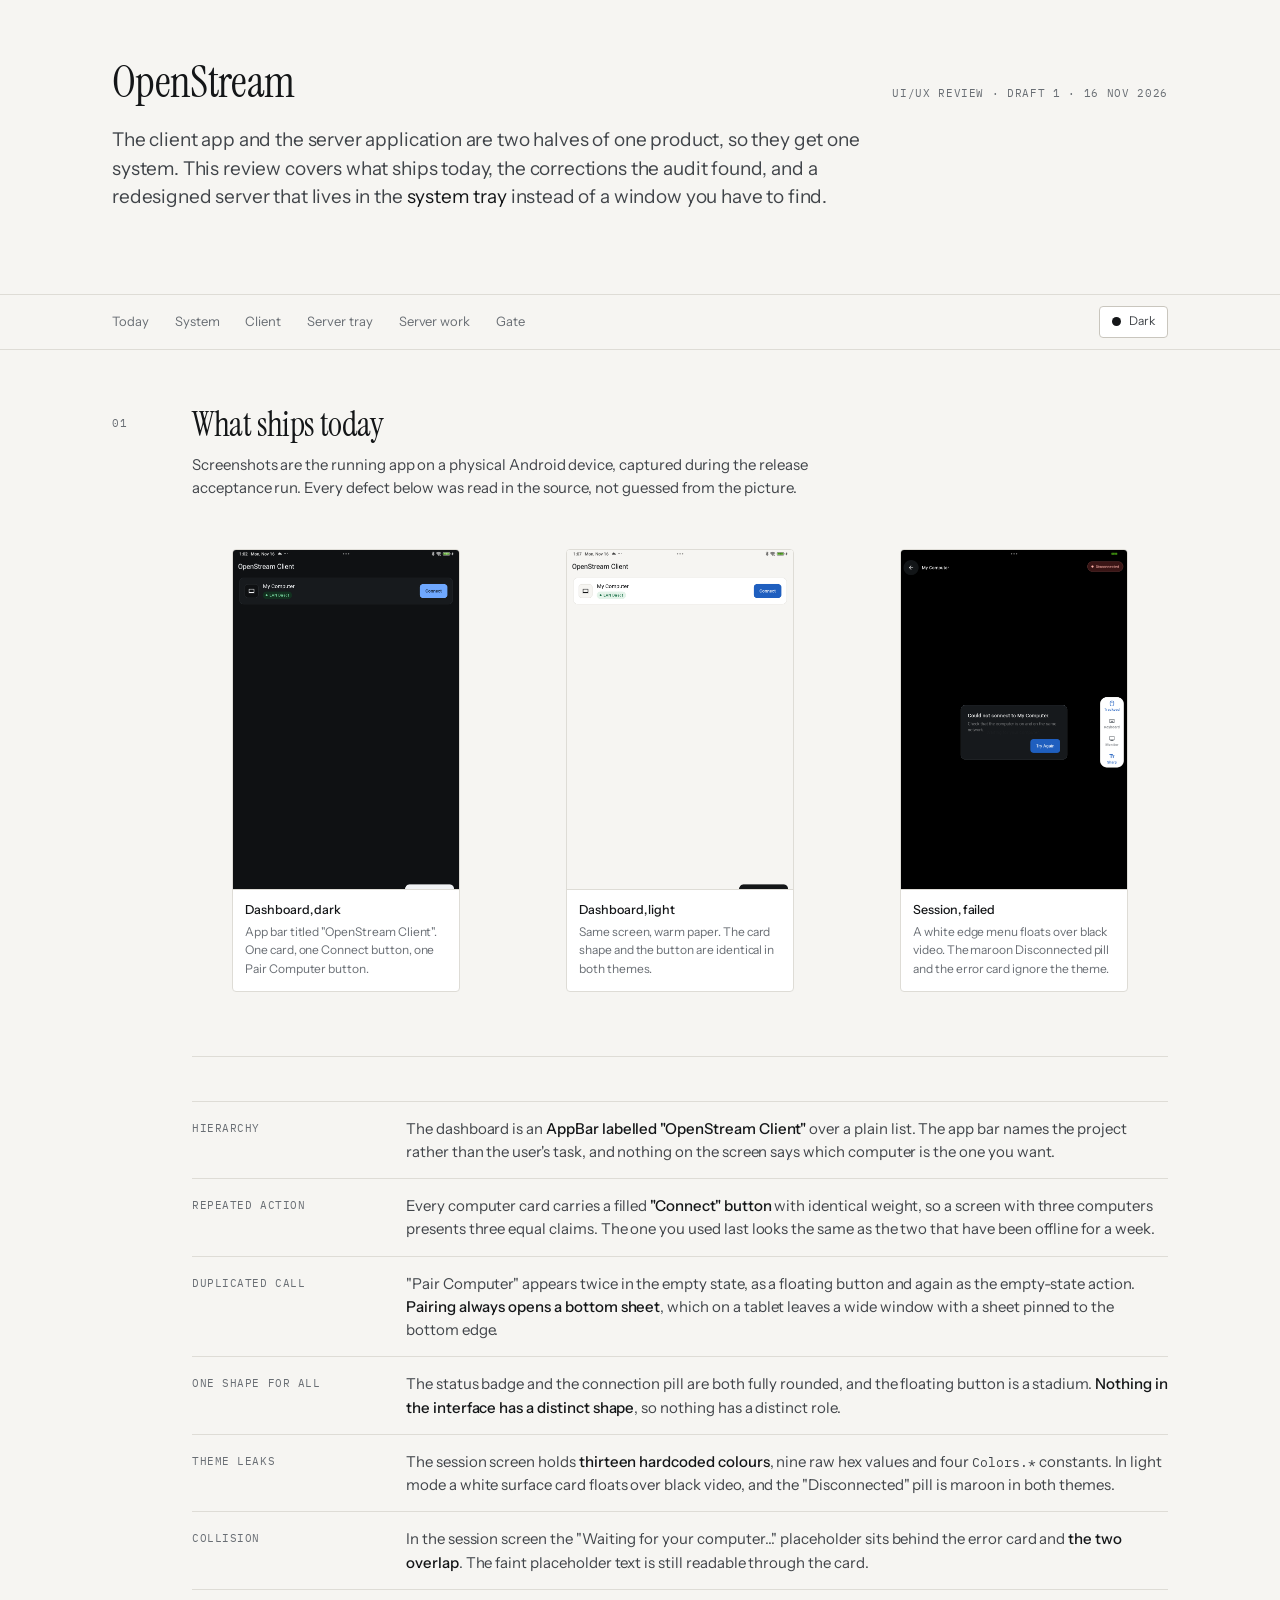
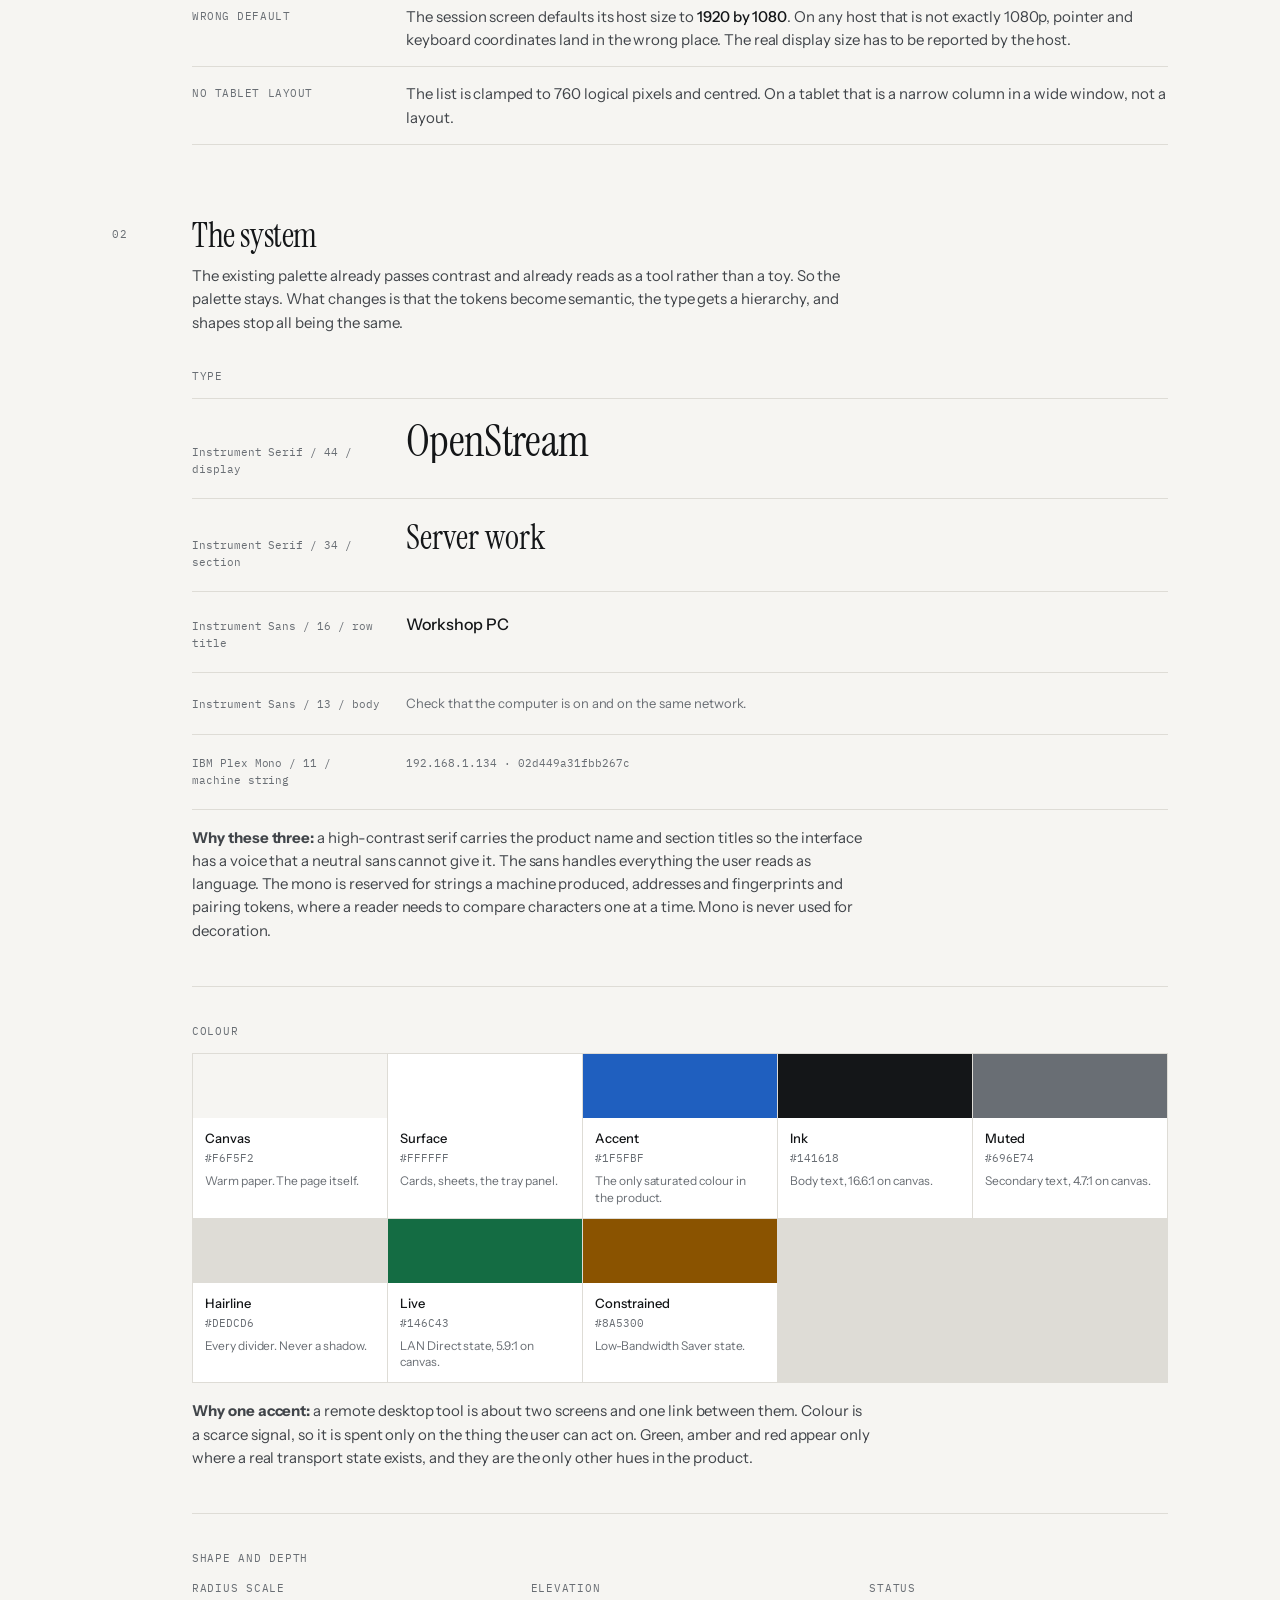
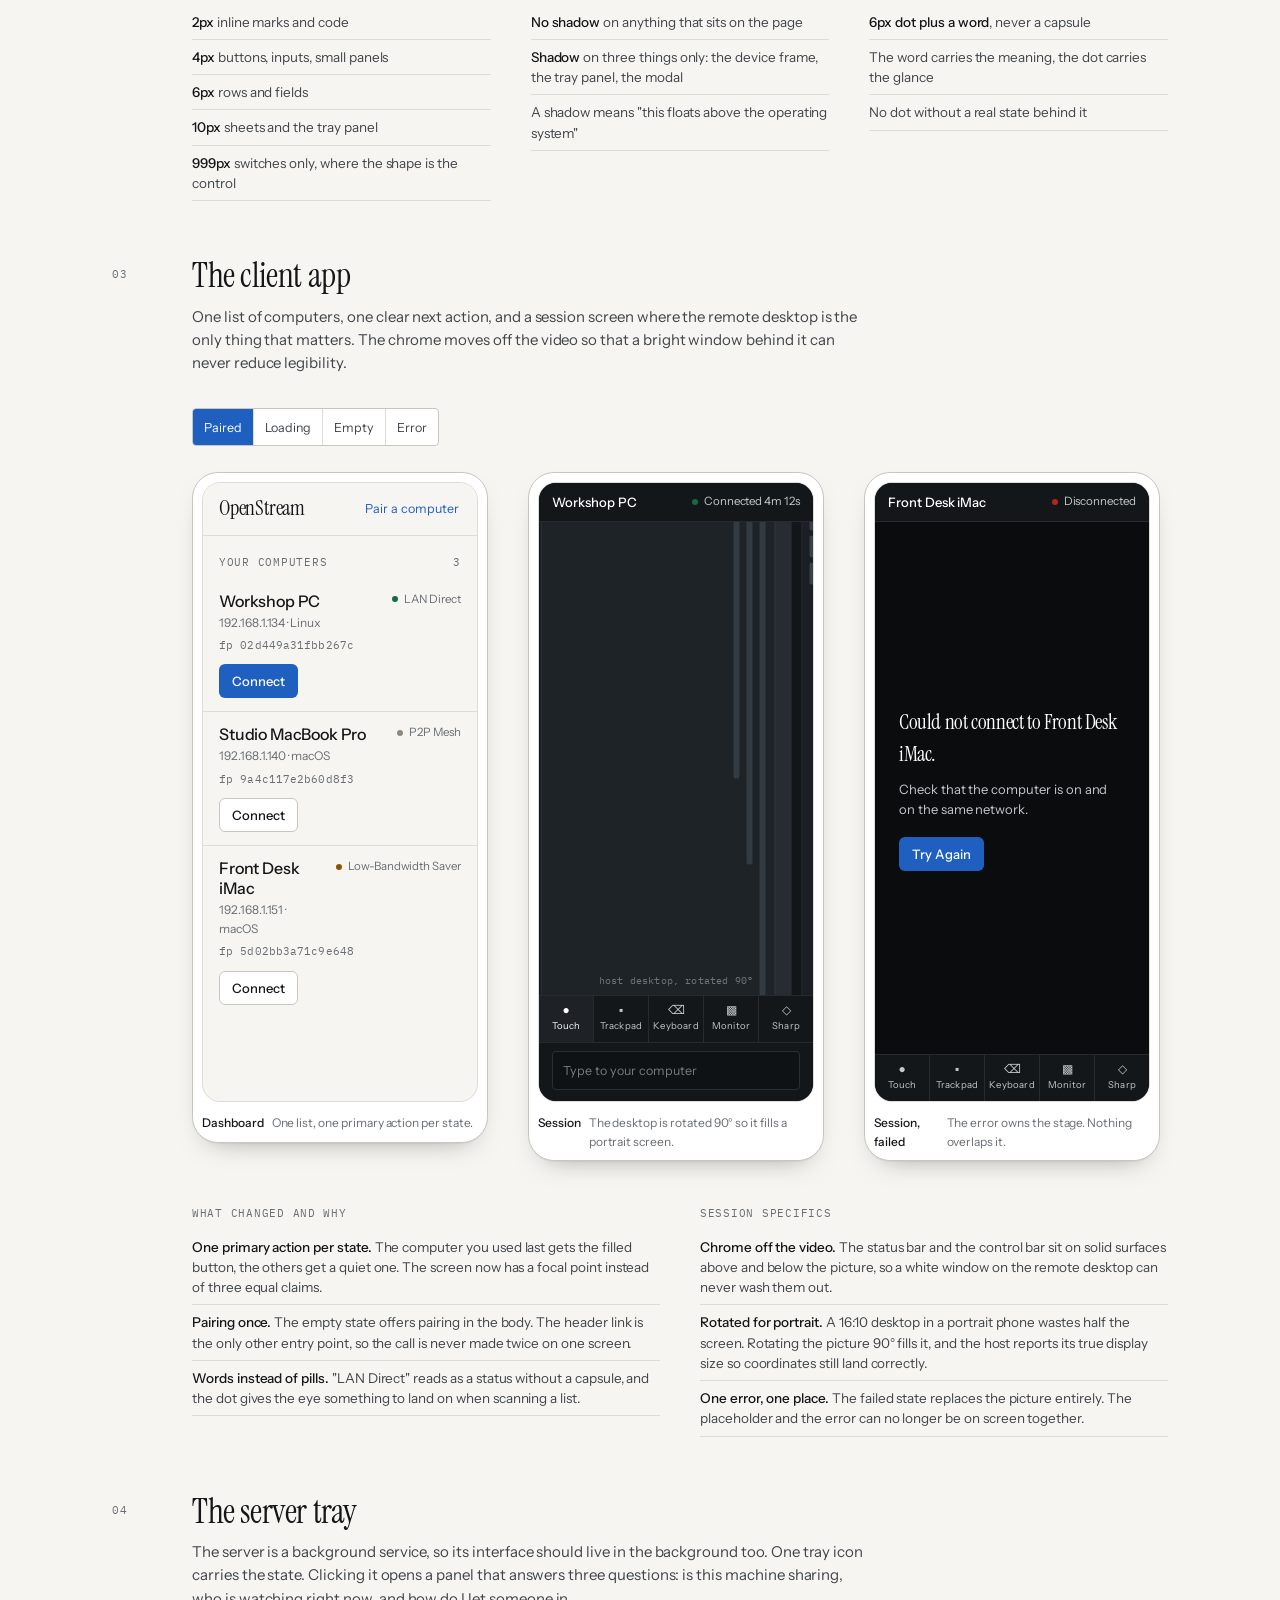
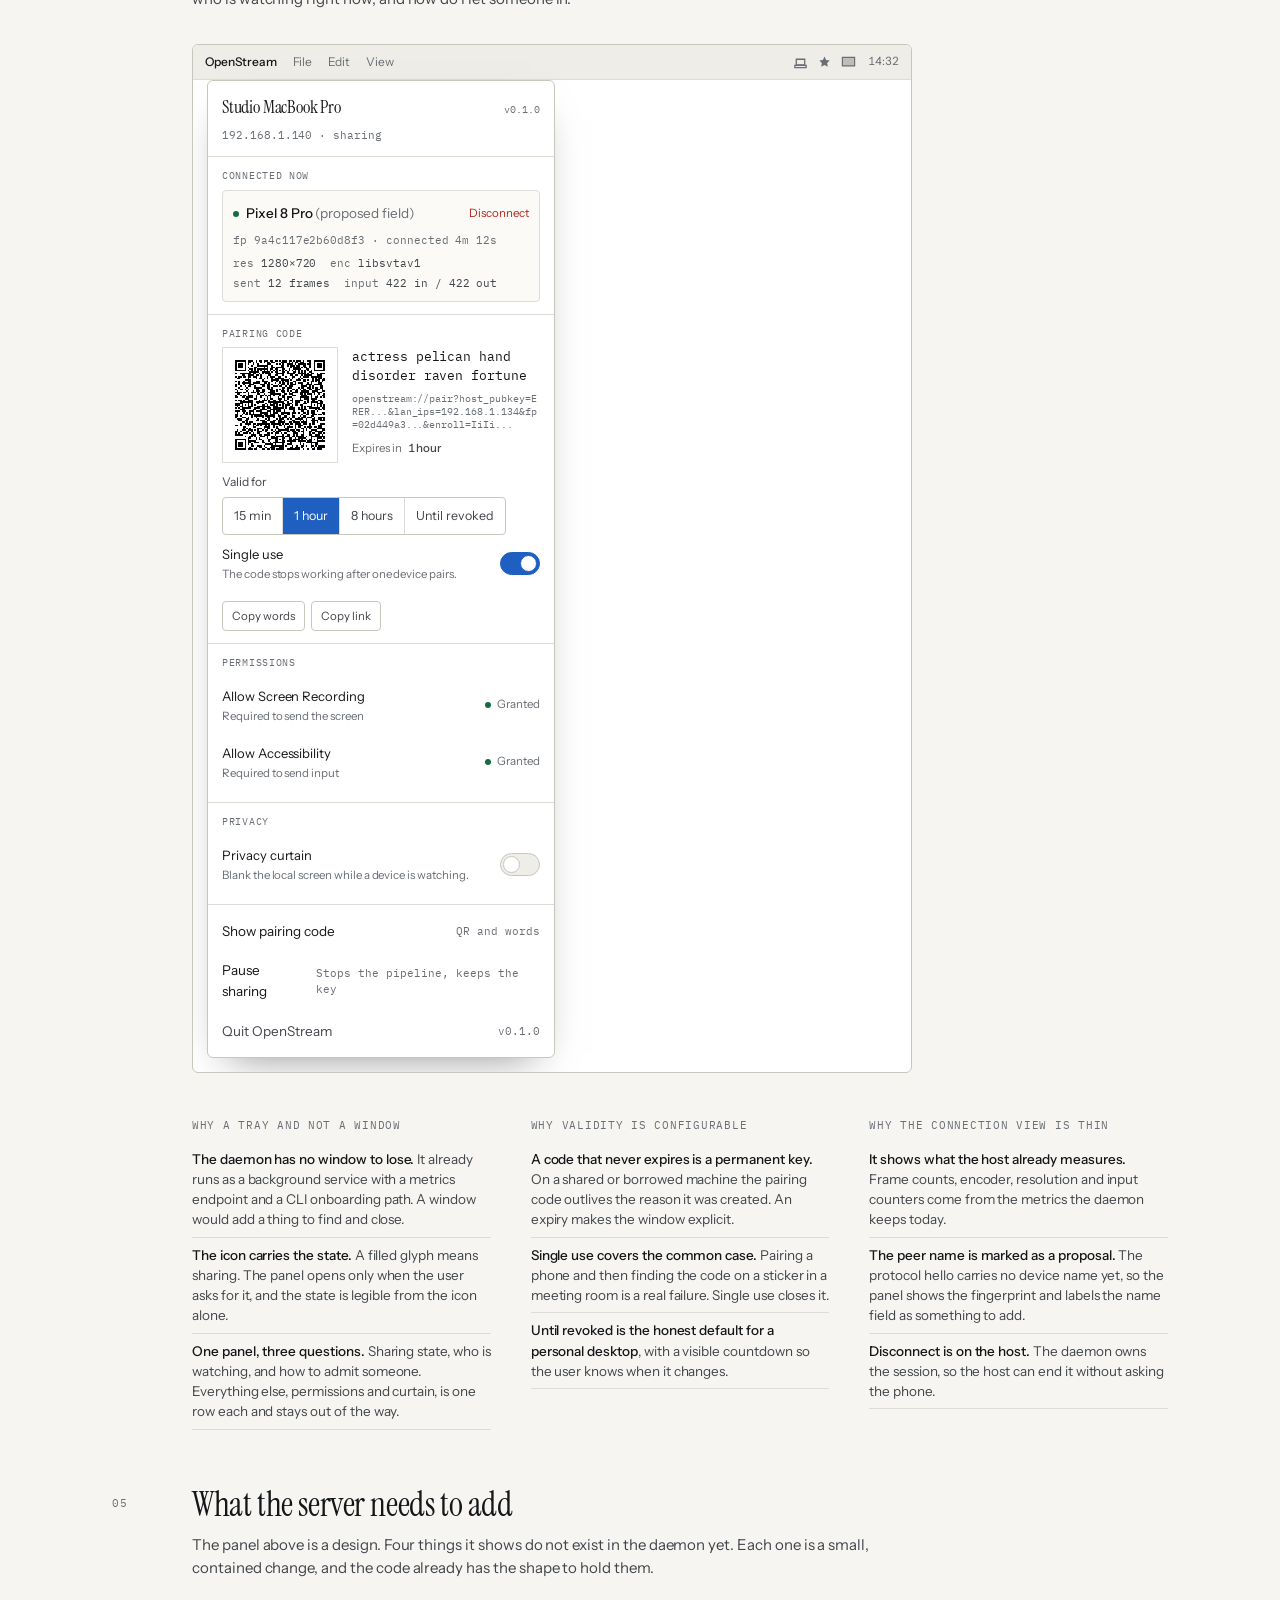
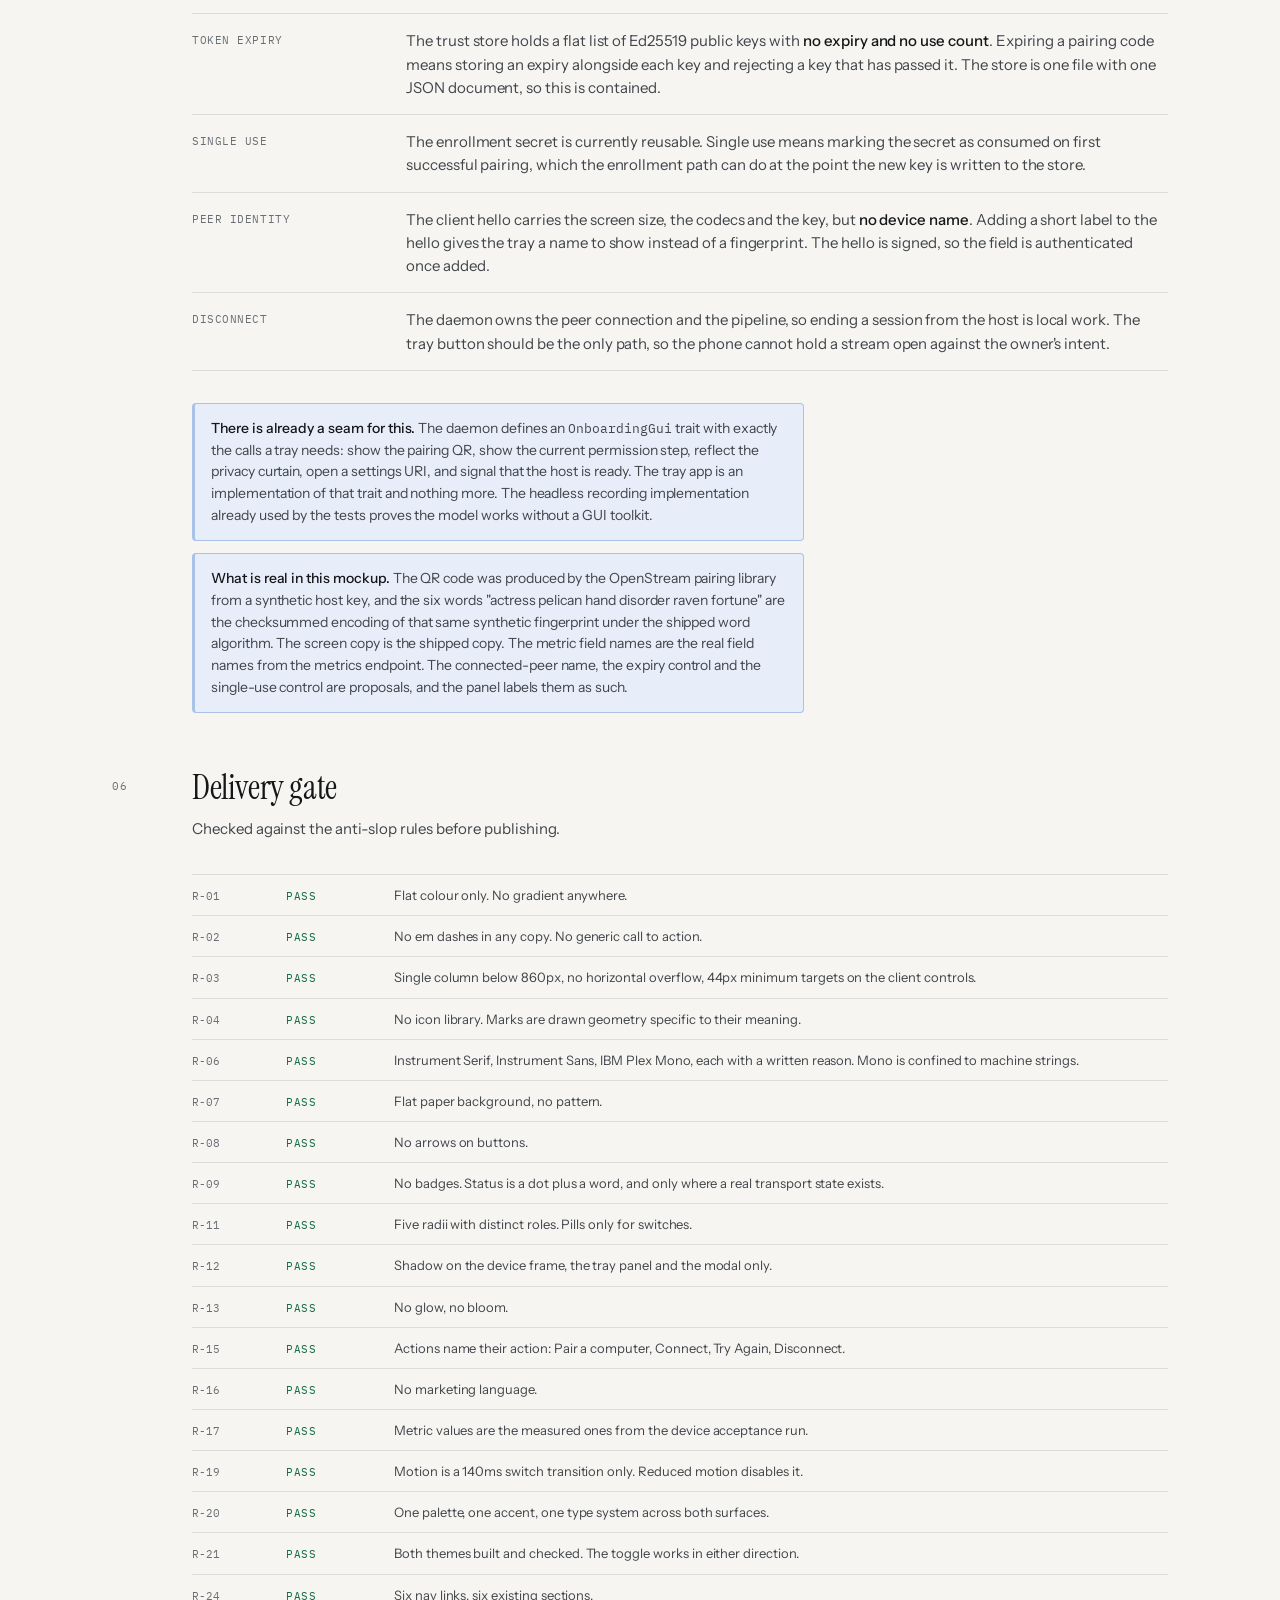
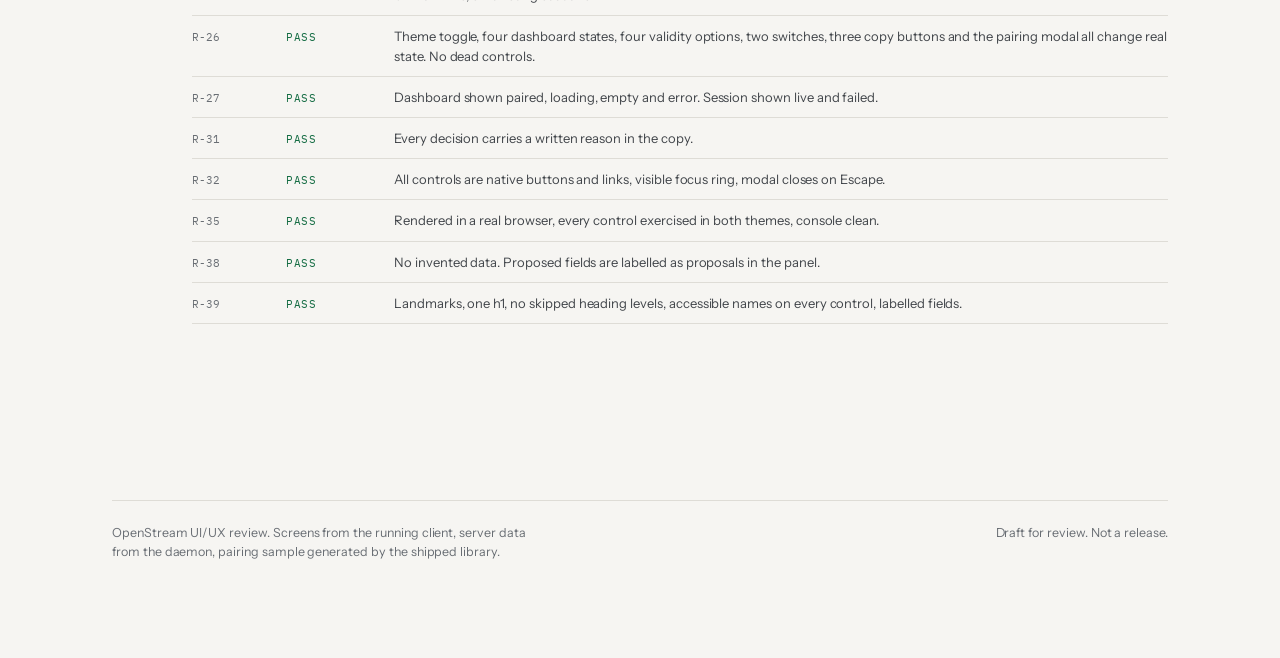
==== commit 54075a57: "docs: fix tray panel layout, switch row labels and permission hints" ====
--- a/review/index.html
+++ b/review/index.html
@@ -511,7 +511,6 @@
               <div class="copyrow">
                 <button class="copybtn" type="button" data-copy="actress pelican hand disorder raven fortune">Copy words</button>
                 <button class="copybtn" type="button" data-copy="openstream://pair?host_pubkey=ERERERERERERERERERERERERERERERERERERERERERE&amp;lan_ips=192.168.1.134&amp;fp=02d449a31fbb267c8f352e9968a79e3e5fc95c1bbeaa502fd6454ebde5a4bedc&amp;enroll=IiIiIiIiIiIiIiIiIiIiIiIiIiIiIiIiIiIiIiIiIiI">Copy link</button>
-                <button class="copybtn" type="button" data-copy="actress pelican hand disorder raven fortune">Copy QR</button>
               </div>
             </div>
           </div>
@@ -522,14 +521,14 @@
               <div class="switchrow">
                 <span>
                   <span class="switchrow__label">Allow Screen Recording</span>
-                  <span class="switchrow__hint">Granted</span>
+                  <span class="switchrow__hint">Required to send the screen</span>
                 </span>
                 <span class="status status--lan"><span class="status__dot" aria-hidden="true"></span>Granted</span>
               </div>
               <div class="switchrow">
                 <span>
                   <span class="switchrow__label">Allow Accessibility</span>
-                  <span class="switchrow__hint">Granted</span>
+                  <span class="switchrow__hint">Required to send input</span>
                 </span>
                 <span class="status status--lan"><span class="status__dot" aria-hidden="true"></span>Granted</span>
               </div>
--- a/review/app.css
+++ b/review/app.css
@@ -536,7 +536,7 @@
 .peer__name { font-size: 13.5px; font-weight: 500; display: flex; align-items: center; gap: 7px; min-width: 0; }
 .peer__name span { overflow: hidden; text-overflow: ellipsis; white-space: nowrap; }
 .peer__meta { margin-top: 4px; font-family: var(--mono); font-size: 10.5px; color: var(--muted); }
-.peer__stats { margin-top: 7px; display: flex; gap: 14px; font-family: var(--mono); font-size: 10.5px; color: var(--ink-2); }
+.peer__stats { margin-top: 7px; display: flex; flex-wrap: wrap; gap: 4px 14px; font-family: var(--mono); font-size: 10.5px; color: var(--ink-2); }
 .peer__stats b { font-weight: 400; color: var(--muted); }
 .peer__disconnect { font-size: 11.5px; color: var(--crit); min-height: 28px; }
 .peer__disconnect:hover { text-decoration: underline; text-underline-offset: 3px; }
@@ -566,9 +566,10 @@
 .seg button:hover { background: var(--surface-3); }
 .seg button[aria-pressed="true"] { background: var(--accent); color: var(--accent-ink); }
 
-.switchrow { display: flex; align-items: center; justify-content: space-between; gap: 12px; padding: 8px 0; }
-.switchrow__label { font-size: 13px; }
-.switchrow__hint { font-size: 11.5px; color: var(--muted); margin-top: 2px; }
+.switchrow { display: flex; align-items: center; justify-content: space-between; gap: 12px; padding: 9px 0; }
+.switchrow > span:first-child { min-width: 0; }
+.switchrow__label { display: block; font-size: 13px; }
+.switchrow__hint { display: block; font-size: 11.5px; color: var(--muted); margin-top: 3px; line-height: 1.35; }
 .switch {
   flex: none; width: 40px; height: 23px; border-radius: 999px;
   background: var(--surface-3); border: 1px solid var(--line-2);
@@ -584,6 +585,7 @@
 .switch[aria-checked="true"]::after { transform: translateX(17px); border-color: var(--accent); }
 
 .qrbox { display: flex; gap: 14px; align-items: flex-start; }
+.token { word-break: break-all; line-height: 1.45; }
 .qrbox__img { flex: none; width: 116px; height: 116px; border: 1px solid var(--line); padding: 6px; background: #fff; }
 .qrbox__img svg { width: 100%; height: 100%; display: block; }
 .qrbox__side { min-width: 0; flex: 1 1 auto; }
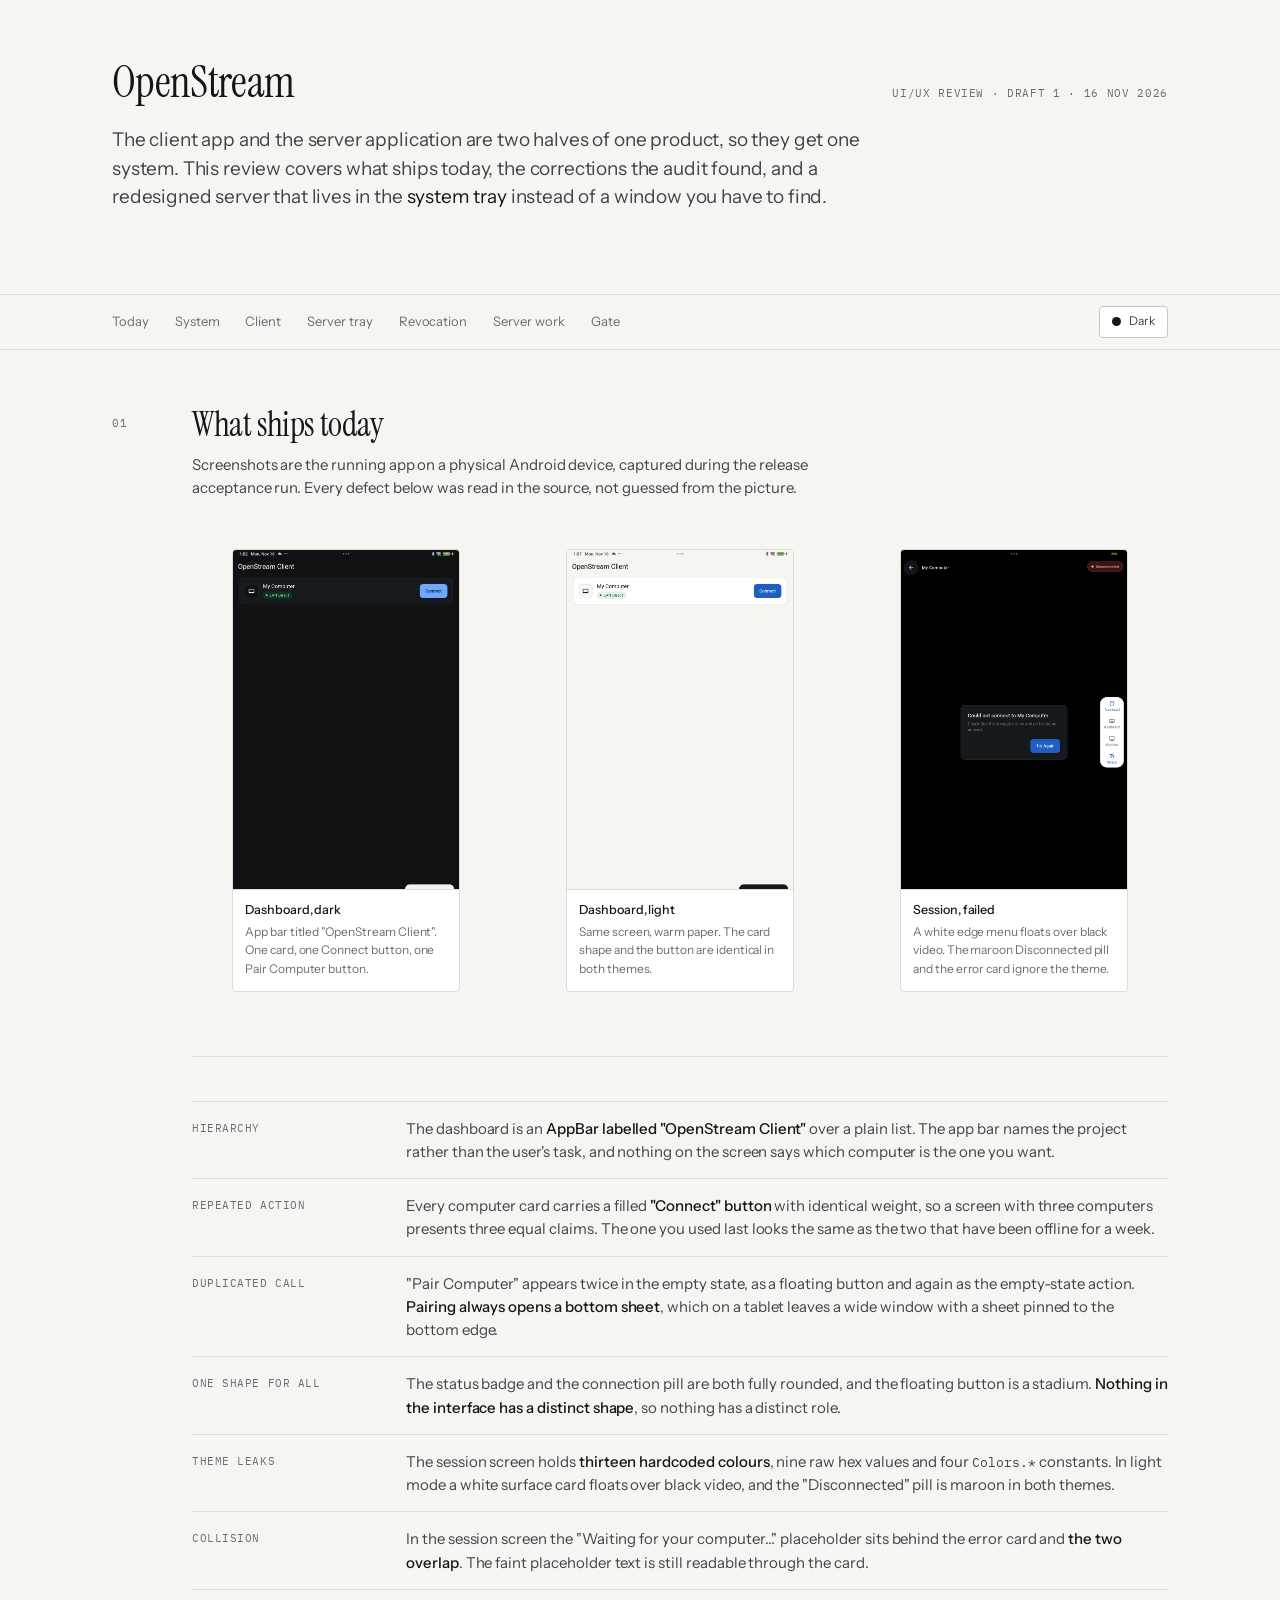
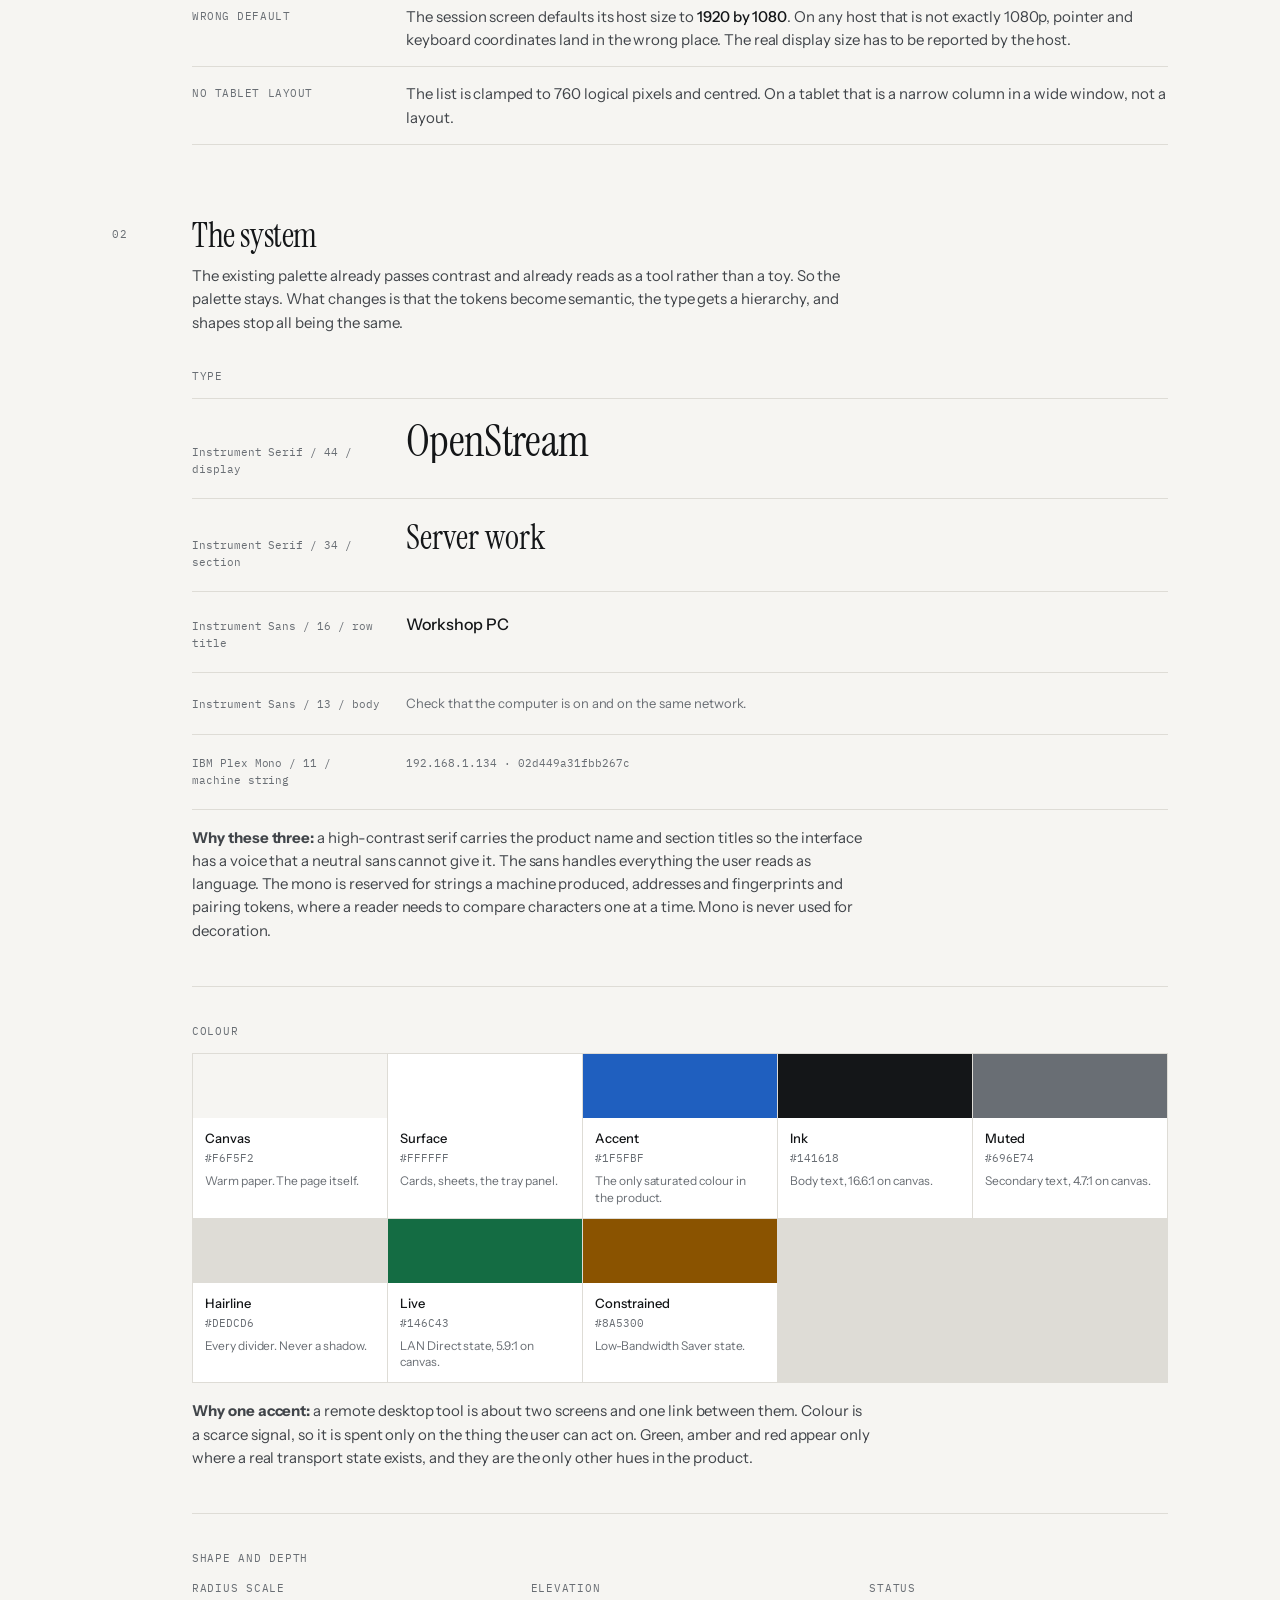
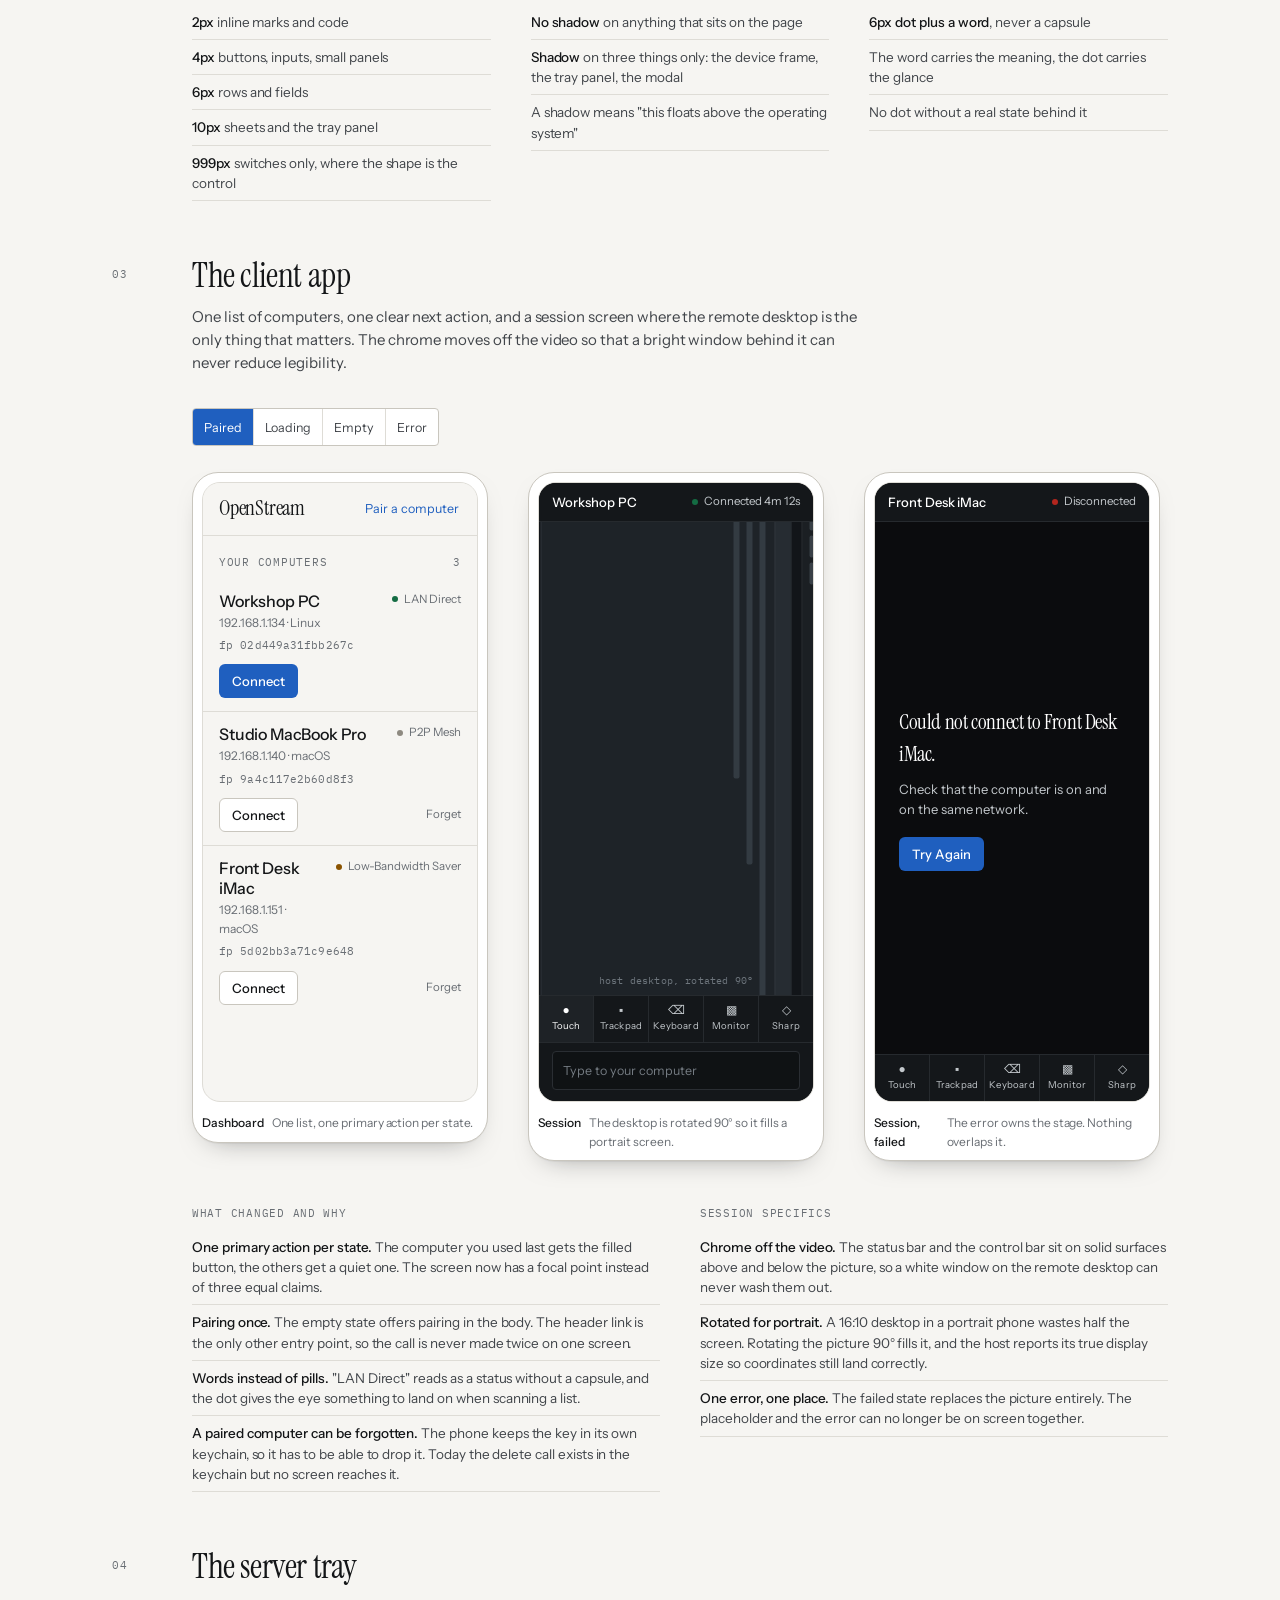
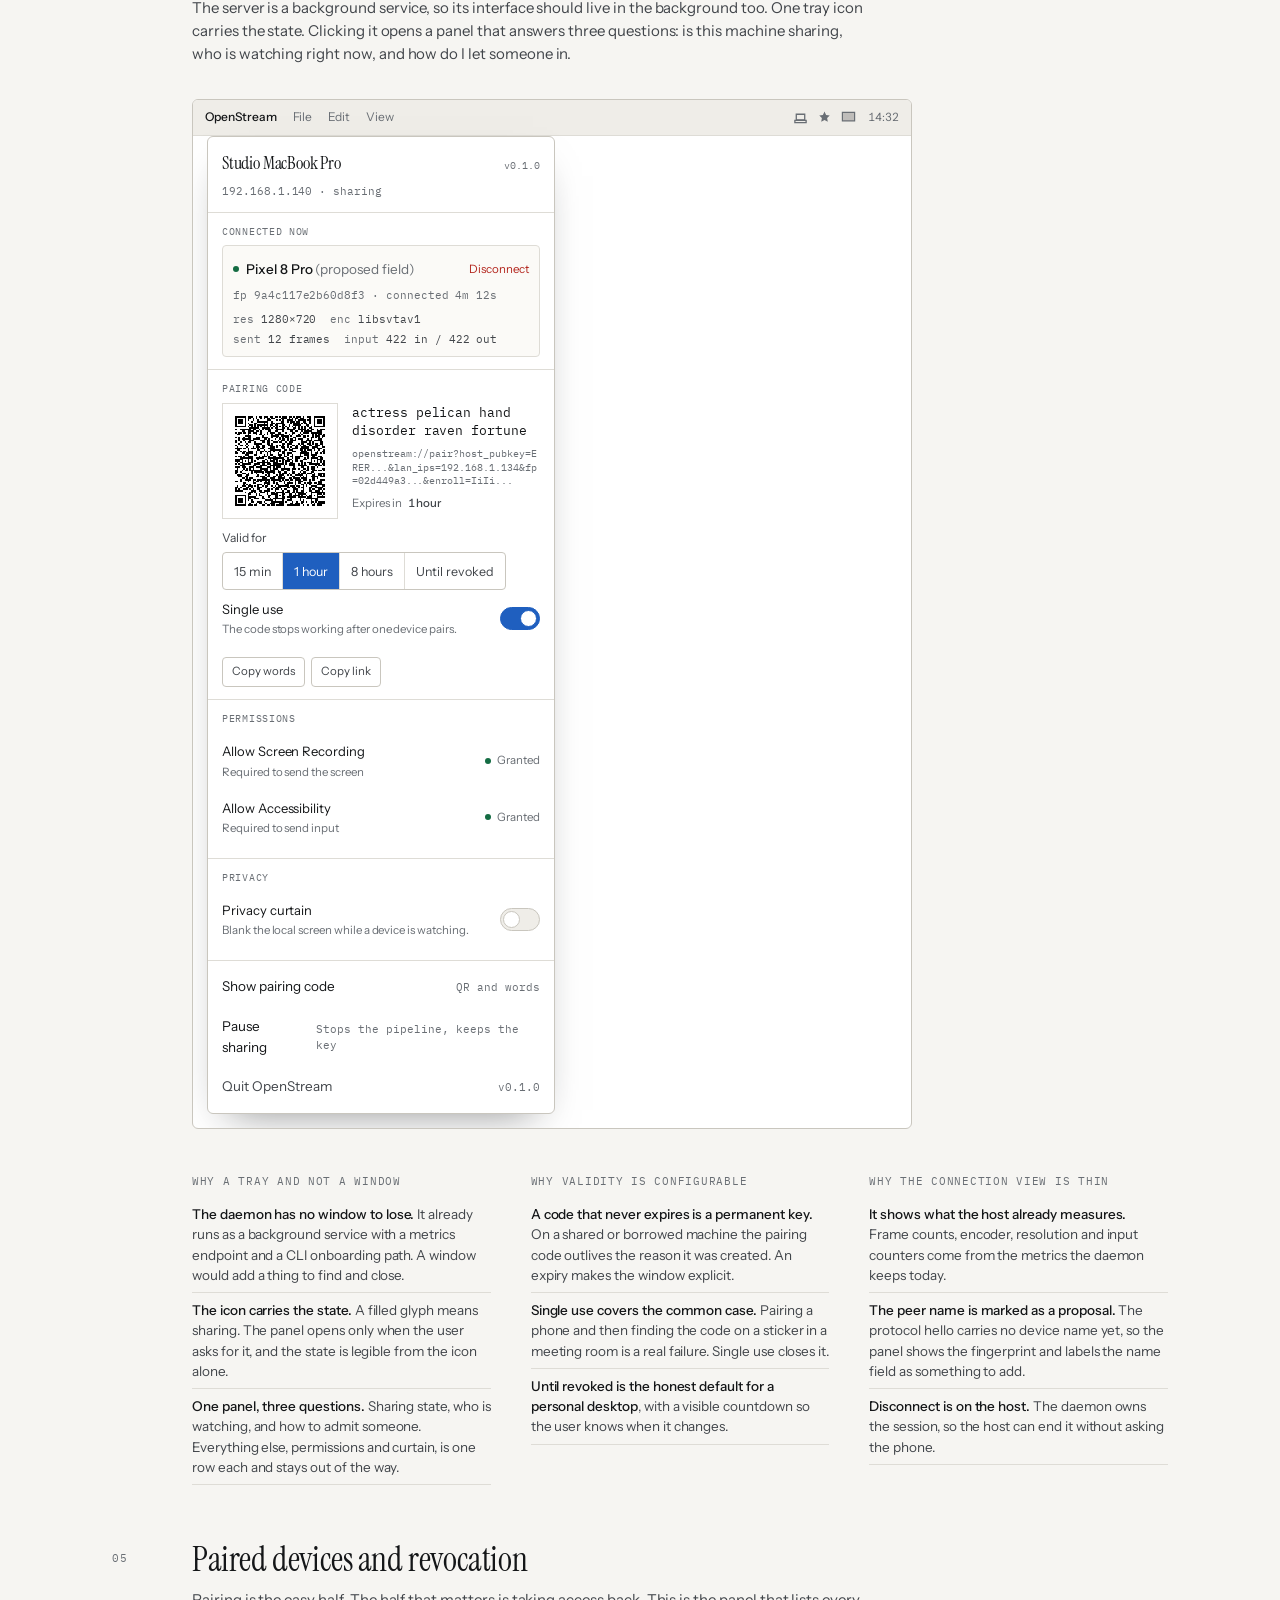
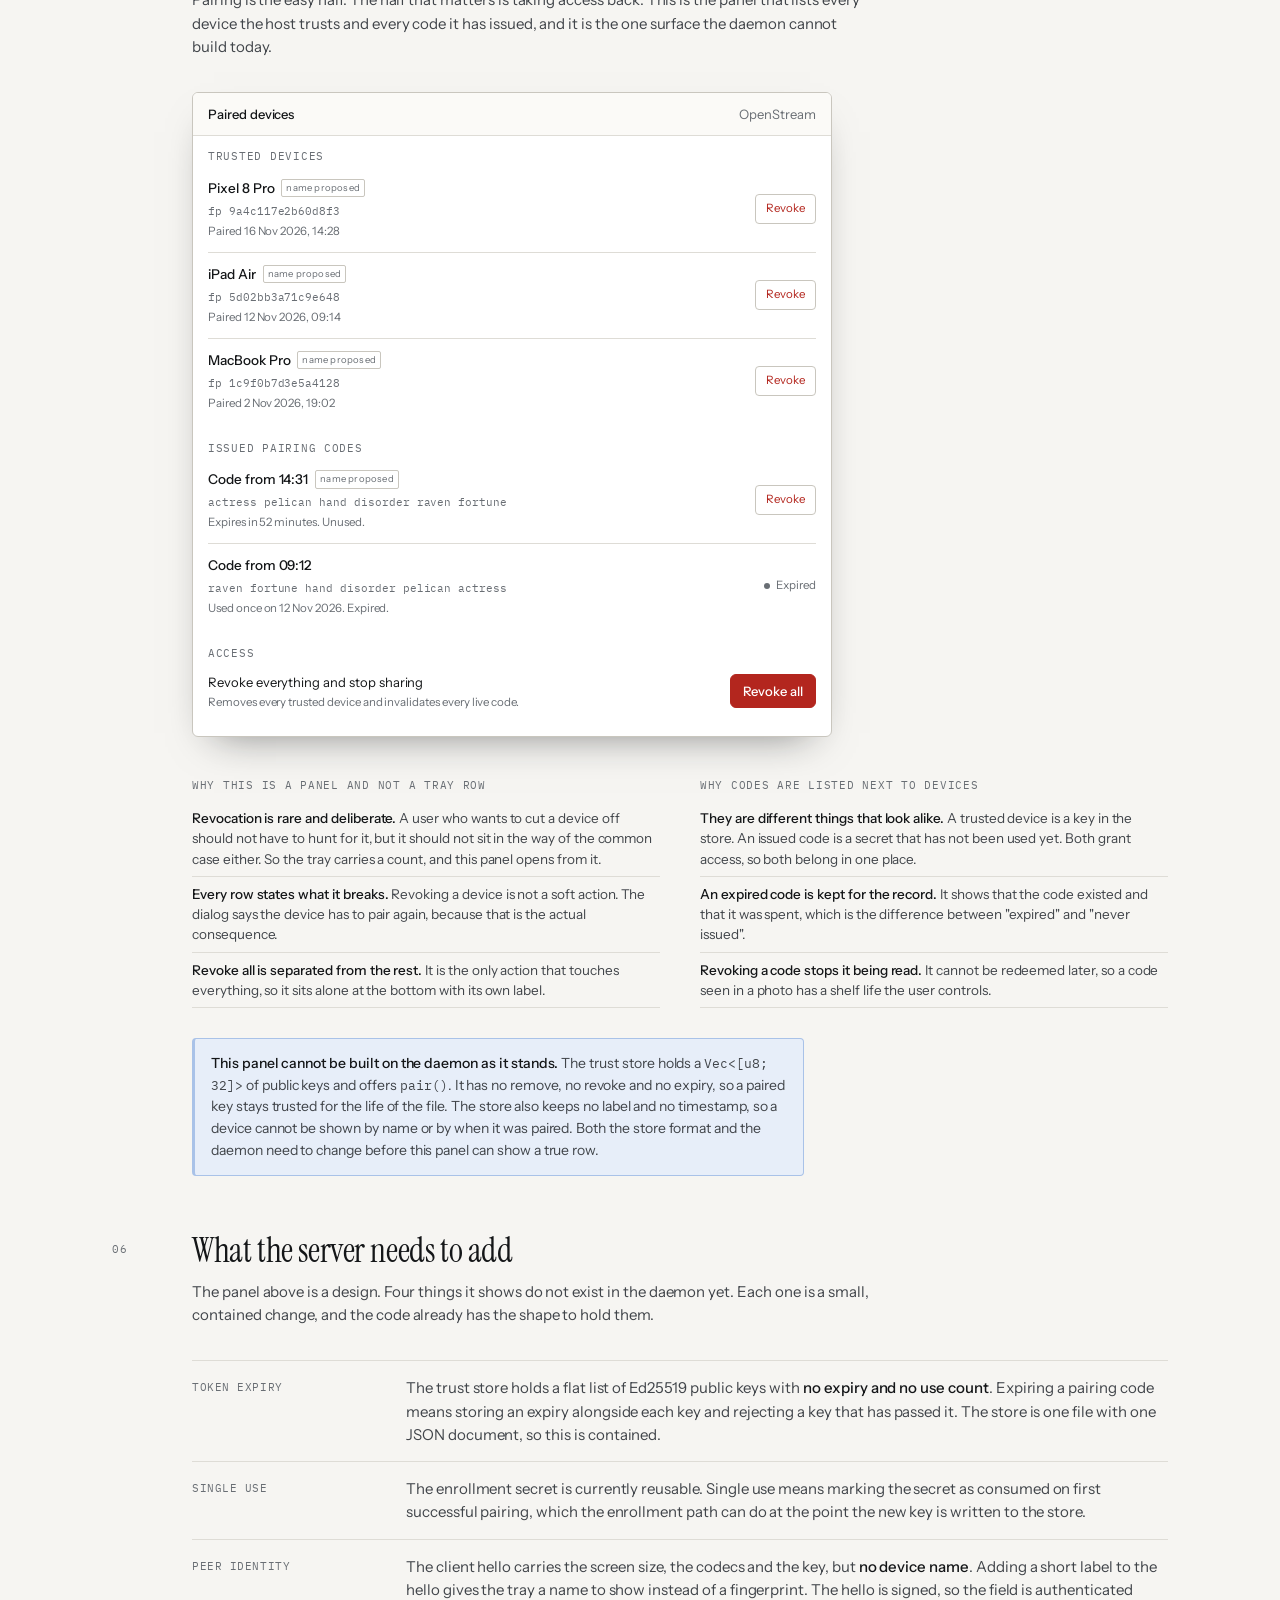
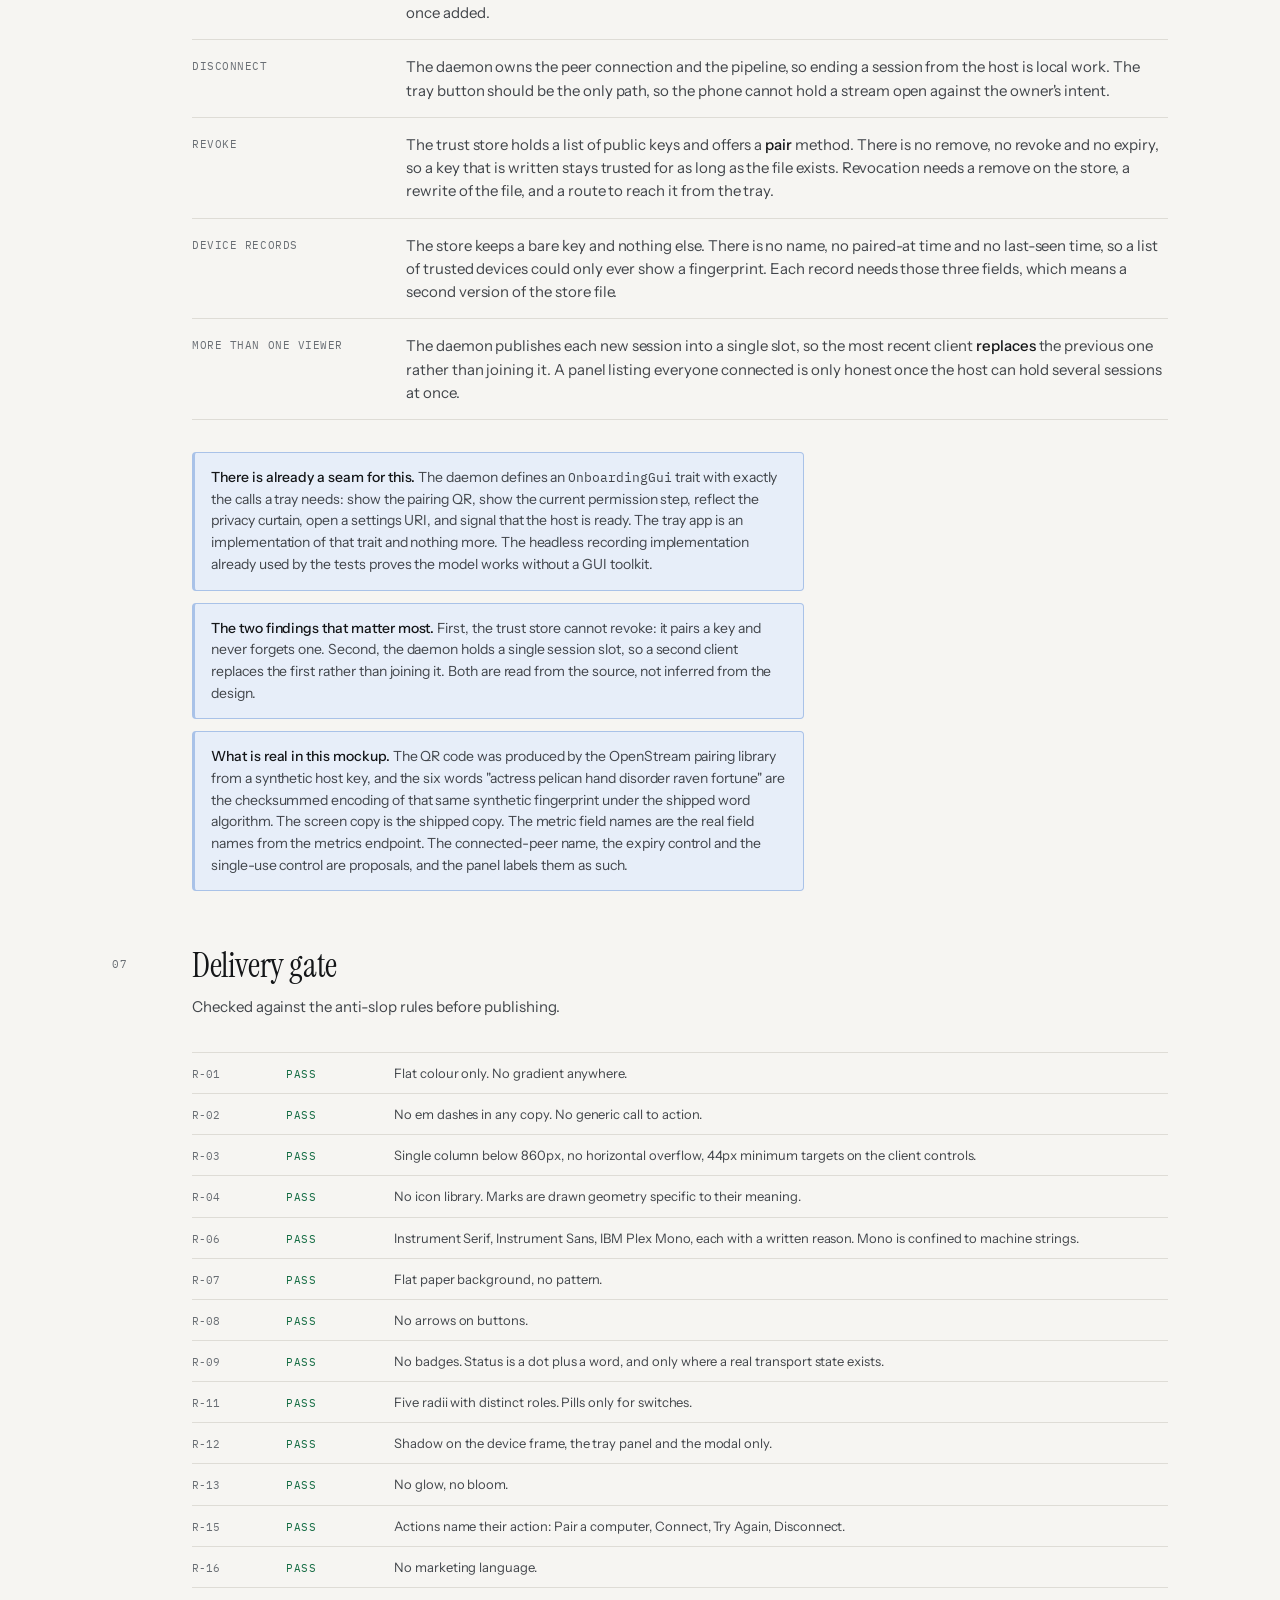
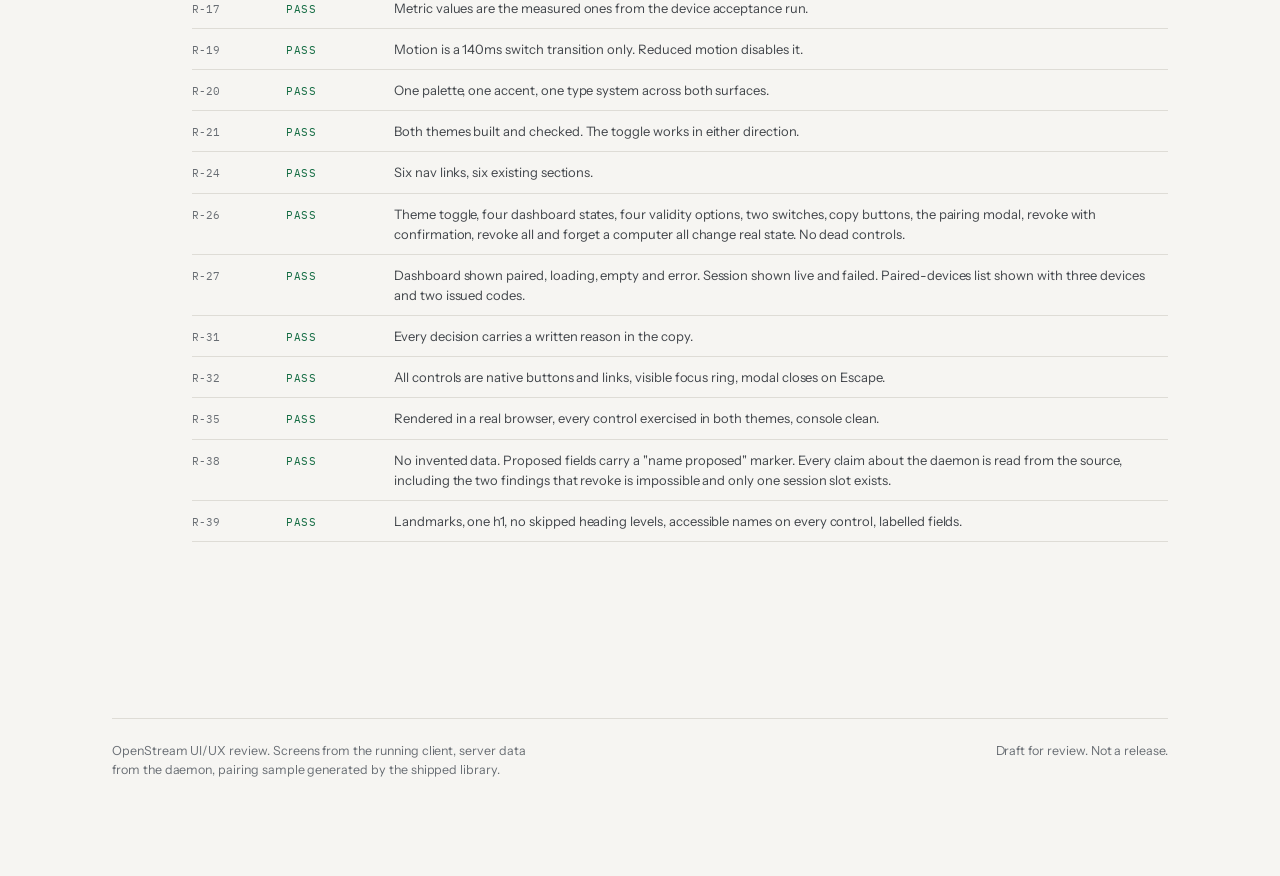
==== commit efe4c2c2: "docs: add paired devices and revocation panel with confirm flow" ====
--- a/review/index.html
+++ b/review/index.html
@@ -30,6 +30,7 @@
     <a href="#system">System</a>
     <a href="#client">Client</a>
     <a href="#server">Server tray</a>
+    <a href="#access">Revocation</a>
     <a href="#server-work">Server work</a>
     <a href="#gate">Gate</a>
     <span class="docnav__spacer"></span>
@@ -286,7 +287,10 @@
                     <span class="status"><span class="status__dot" aria-hidden="true"></span>P2P Mesh</span>
                   </div>
                   <p class="crow__fp">fp 9a4c117e2b60d8f3</p>
-                  <div class="crow__act"><button class="btn btn--quiet btn--sm" type="button">Connect</button></div>
+                  <div class="crow__act crow__foot">
+                    <button class="btn btn--quiet btn--sm" type="button">Connect</button>
+                    <button class="forget" type="button" data-forget>Forget</button>
+                  </div>
                 </div>
                 <div class="crow">
                   <div class="crow__top">
@@ -297,7 +301,10 @@
                     <span class="status status--low"><span class="status__dot" aria-hidden="true"></span>Low-Bandwidth Saver</span>
                   </div>
                   <p class="crow__fp">fp 5d02bb3a71c9e648</p>
-                  <div class="crow__act"><button class="btn btn--quiet btn--sm" type="button">Connect</button></div>
+                  <div class="crow__act crow__foot">
+                    <button class="btn btn--quiet btn--sm" type="button">Connect</button>
+                    <button class="forget" type="button" data-forget>Forget</button>
+                  </div>
                 </div>
               </div>
 
@@ -408,6 +415,7 @@
           <p class="notes__li"><b>One primary action per state.</b> The computer you used last gets the filled button, the others get a quiet one. The screen now has a focal point instead of three equal claims.</p>
           <p class="notes__li"><b>Pairing once.</b> The empty state offers pairing in the body. The header link is the only other entry point, so the call is never made twice on one screen.</p>
           <p class="notes__li"><b>Words instead of pills.</b> "LAN Direct" reads as a status without a capsule, and the dot gives the eye something to land on when scanning a list.</p>
+          <p class="notes__li"><b>A paired computer can be forgotten.</b> The phone keeps the key in its own keychain, so it has to be able to drop it. Today the delete call exists in the keychain but no screen reaches it.</p>
         </div>
         <div>
           <p class="notes__h">Session specifics</p>
@@ -582,9 +590,145 @@
   </section>
 
   <!-- ============================================================ 05 -->
+  <section class="sec" id="access">
+    <div class="sec__head">
+      <p class="sec__num">05</p>
+      <div>
+        <h2 class="sec__title">Paired devices and revocation</h2>
+        <p class="sec__note">
+          Pairing is the easy half. The half that matters is taking access back.
+          This is the panel that lists every device the host trusts and every code
+          it has issued, and it is the one surface the daemon cannot build today.
+        </p>
+      </div>
+    </div>
+
+    <div class="sec__body">
+      <div class="stage" style="gap:32px">
+        <div class="win">
+          <div class="win__bar">
+            <span class="win__title">Paired devices</span>
+            <span class="win__title" style="color:var(--muted);font-weight:400">OpenStream</span>
+          </div>
+          <div class="win__body">
+            <div class="win__sect" style="margin-top:12px">
+              <p class="win__label">Trusted devices</p>
+              <div class="arow" data-revoke-row>
+                <div>
+                  <p class="arow__name">Pixel 8 Pro <span class="prop">name proposed</span></p>
+                  <p class="arow__meta">fp 9a4c117e2b60d8f3</p>
+                  <p class="arow__sub">Paired 16 Nov 2026, 14:28</p>
+                </div>
+                <div class="arow__act">
+                  <button class="revoke" type="button" data-revoke>Revoke</button>
+                </div>
+              </div>
+              <div class="arow" data-revoke-row>
+                <div>
+                  <p class="arow__name">iPad Air <span class="prop">name proposed</span></p>
+                  <p class="arow__meta">fp 5d02bb3a71c9e648</p>
+                  <p class="arow__sub">Paired 12 Nov 2026, 09:14</p>
+                </div>
+                <div class="arow__act">
+                  <button class="revoke" type="button" data-revoke>Revoke</button>
+                </div>
+              </div>
+              <div class="arow" data-revoke-row>
+                <div>
+                  <p class="arow__name">MacBook Pro <span class="prop">name proposed</span></p>
+                  <p class="arow__meta">fp 1c9f0b7d3e5a4128</p>
+                  <p class="arow__sub">Paired 2 Nov 2026, 19:02</p>
+                </div>
+                <div class="arow__act">
+                  <button class="revoke" type="button" data-revoke>Revoke</button>
+                </div>
+              </div>
+            </div>
+
+            <div class="win__sect">
+              <p class="win__label">Issued pairing codes</p>
+              <div class="arow" data-revoke-row>
+                <div>
+                  <p class="arow__name">Code from 14:31 <span class="prop">name proposed</span></p>
+                  <p class="arow__meta">actress pelican hand disorder raven fortune</p>
+                  <p class="arow__sub">Expires in 52 minutes. Unused.</p>
+                </div>
+                <div class="arow__act">
+                  <button class="revoke" type="button" data-revoke>Revoke</button>
+                </div>
+              </div>
+              <div class="arow">
+                <div>
+                  <p class="arow__name">Code from 09:12</p>
+                  <p class="arow__meta">raven fortune hand disorder pelican actress</p>
+                  <p class="arow__sub">Used once on 12 Nov 2026. Expired.</p>
+                </div>
+                <div class="arow__act">
+                  <span class="status" style="font-size:11.5px"><span class="status__dot status__dot--dead" aria-hidden="true"></span>Expired</span>
+                </div>
+              </div>
+            </div>
+
+            <div class="win__sect" style="padding-bottom:10px">
+              <p class="win__label">Access</p>
+              <div class="switchrow">
+                <span>
+                  <span class="switchrow__label">Revoke everything and stop sharing</span>
+                  <span class="switchrow__hint">Removes every trusted device and invalidates every live code.</span>
+                </span>
+                <button class="btn btn--danger btn--sm" type="button" id="revoke-all">Revoke all</button>
+              </div>
+            </div>
+          </div>
+        </div>
+
+        <div class="win confirm" id="confirm-box" data-open="false">
+          <div class="win__bar">
+            <span class="win__title">Revoke access</span>
+          </div>
+          <div class="confirm__body">
+            <p class="confirm__title">Revoke Pixel 8 Pro?</p>
+            <p class="confirm__text">This device can no longer connect to this host. It has to pair again, which means you scan a new code.</p>
+            <p class="confirm__list" id="confirm-target">fp 9a4c117e2b60d8f3</p>
+          </div>
+          <div class="confirm__actions">
+            <button class="btn btn--quiet btn--sm" type="button" id="confirm-cancel">Keep access</button>
+            <button class="btn btn--danger btn--sm" type="button" id="confirm-ok">Revoke</button>
+          </div>
+        </div>
+      </div>
+
+      <div class="notes" style="margin-top:40px">
+        <div>
+          <p class="notes__h">Why this is a panel and not a tray row</p>
+          <p class="notes__li"><b>Revocation is rare and deliberate.</b> A user who wants to cut a device off should not have to hunt for it, but it should not sit in the way of the common case either. So the tray carries a count, and this panel opens from it.</p>
+          <p class="notes__li"><b>Every row states what it breaks.</b> Revoking a device is not a soft action. The dialog says the device has to pair again, because that is the actual consequence.</p>
+          <p class="notes__li"><b>Revoke all is separated from the rest.</b> It is the only action that touches everything, so it sits alone at the bottom with its own label.</p>
+        </div>
+        <div>
+          <p class="notes__h">Why codes are listed next to devices</p>
+          <p class="notes__li"><b>They are different things that look alike.</b> A trusted device is a key in the store. An issued code is a secret that has not been used yet. Both grant access, so both belong in one place.</p>
+          <p class="notes__li"><b>An expired code is kept for the record.</b> It shows that the code existed and that it was spent, which is the difference between "expired" and "never issued".</p>
+          <p class="notes__li"><b>Revoking a code stops it being read.</b> It cannot be redeemed later, so a code seen in a photo has a shelf life the user controls.</p>
+        </div>
+      </div>
+
+      <div class="callout" style="margin-top:30px">
+        <b>This panel cannot be built on the daemon as it stands.</b> The trust store
+        holds a <span class="mono">Vec&lt;[u8; 32]&gt;</span> of public keys and
+        offers <span class="mono">pair()</span>. It has no remove, no revoke and no
+        expiry, so a paired key stays trusted for the life of the file. The store
+        also keeps no label and no timestamp, so a device cannot be shown by name or
+        by when it was paired. Both the store format and the daemon need to change
+        before this panel can show a true row.
+      </div>
+    </div>
+  </section>
+
+  <!-- ============================================================ 06 -->
   <section class="sec" id="server-work">
     <div class="sec__head">
-      <p class="sec__num">05</p>
+      <p class="sec__num">06</p>
       <div>
         <h2 class="sec__title">What the server needs to add</h2>
         <p class="sec__note">
@@ -612,6 +756,18 @@
         <div class="spec__row">
           <dt>Disconnect</dt>
           <dd>The daemon owns the peer connection and the pipeline, so ending a session from the host is local work. The tray button should be the only path, so the phone cannot hold a stream open against the owner's intent.</dd>
+        </div>
+        <div class="spec__row">
+          <dt>Revoke</dt>
+          <dd>The trust store holds a list of public keys and offers a <strong>pair</strong> method. There is no remove, no revoke and no expiry, so a key that is written stays trusted for as long as the file exists. Revocation needs a remove on the store, a rewrite of the file, and a route to reach it from the tray.</dd>
+        </div>
+        <div class="spec__row">
+          <dt>Device records</dt>
+          <dd>The store keeps a bare key and nothing else. There is no name, no paired-at time and no last-seen time, so a list of trusted devices could only ever show a fingerprint. Each record needs those three fields, which means a second version of the store file.</dd>
+        </div>
+        <div class="spec__row">
+          <dt>More than one viewer</dt>
+          <dd>The daemon publishes each new session into a single slot, so the most recent client <strong>replaces</strong> the previous one rather than joining it. A panel listing everyone connected is only honest once the host can hold several sessions at once.</dd>
         </div>
       </dl>
 
@@ -626,6 +782,13 @@
       </div>
 
       <div class="callout" style="margin-top:12px">
+        <b>The two findings that matter most.</b> First, the trust store cannot
+        revoke: it pairs a key and never forgets one. Second, the daemon holds a
+        single session slot, so a second client replaces the first rather than
+        joining it. Both are read from the source, not inferred from the design.
+      </div>
+
+      <div class="callout" style="margin-top:12px">
         <b>What is real in this mockup.</b> The QR code was produced by the OpenStream
         pairing library from a synthetic host key, and the six words
         "actress pelican hand disorder raven fortune" are the checksummed encoding of
@@ -637,10 +800,10 @@
     </div>
   </section>
 
-  <!-- ============================================================ 06 -->
+  <!-- ============================================================ 07 -->
   <section class="sec" id="gate">
     <div class="sec__head">
-      <p class="sec__num">06</p>
+      <p class="sec__num">07</p>
       <div>
         <h2 class="sec__title">Delivery gate</h2>
         <p class="sec__note">Checked against the anti-slop rules before publishing.</p>
@@ -667,12 +830,12 @@
         <div class="gate__row"><span class="gate__id">R-20</span><span class="gate__v">PASS</span><span class="gate__why">One palette, one accent, one type system across both surfaces.</span></div>
         <div class="gate__row"><span class="gate__id">R-21</span><span class="gate__v">PASS</span><span class="gate__why">Both themes built and checked. The toggle works in either direction.</span></div>
         <div class="gate__row"><span class="gate__id">R-24</span><span class="gate__v">PASS</span><span class="gate__why">Six nav links, six existing sections.</span></div>
-        <div class="gate__row"><span class="gate__id">R-26</span><span class="gate__v">PASS</span><span class="gate__why">Theme toggle, four dashboard states, four validity options, two switches, three copy buttons and the pairing modal all change real state. No dead controls.</span></div>
-        <div class="gate__row"><span class="gate__id">R-27</span><span class="gate__v">PASS</span><span class="gate__why">Dashboard shown paired, loading, empty and error. Session shown live and failed.</span></div>
+        <div class="gate__row"><span class="gate__id">R-26</span><span class="gate__v">PASS</span><span class="gate__why">Theme toggle, four dashboard states, four validity options, two switches, copy buttons, the pairing modal, revoke with confirmation, revoke all and forget a computer all change real state. No dead controls.</span></div>
+        <div class="gate__row"><span class="gate__id">R-27</span><span class="gate__v">PASS</span><span class="gate__why">Dashboard shown paired, loading, empty and error. Session shown live and failed. Paired-devices list shown with three devices and two issued codes.</span></div>
         <div class="gate__row"><span class="gate__id">R-31</span><span class="gate__v">PASS</span><span class="gate__why">Every decision carries a written reason in the copy.</span></div>
         <div class="gate__row"><span class="gate__id">R-32</span><span class="gate__v">PASS</span><span class="gate__why">All controls are native buttons and links, visible focus ring, modal closes on Escape.</span></div>
         <div class="gate__row"><span class="gate__id">R-35</span><span class="gate__v">PASS</span><span class="gate__why">Rendered in a real browser, every control exercised in both themes, console clean.</span></div>
-        <div class="gate__row"><span class="gate__id">R-38</span><span class="gate__v">PASS</span><span class="gate__why">No invented data. Proposed fields are labelled as proposals in the panel.</span></div>
+        <div class="gate__row"><span class="gate__id">R-38</span><span class="gate__v">PASS</span><span class="gate__why">No invented data. Proposed fields carry a "name proposed" marker. Every claim about the daemon is read from the source, including the two findings that revoke is impossible and only one session slot exists.</span></div>
         <div class="gate__row"><span class="gate__id">R-39</span><span class="gate__v">PASS</span><span class="gate__why">Landmarks, one h1, no skipped heading levels, accessible names on every control, labelled fields.</span></div>
       </div>
     </div>
--- a/review/app.css
+++ b/review/app.css
@@ -669,3 +669,74 @@
 @media (prefers-reduced-motion: reduce) {
   *, *::before, *::after { animation-duration: 0.01ms !important; animation-iteration-count: 1 !important; transition-duration: 0.01ms !important; }
 }
+
+/* ------------------------------------------------------ access management */
+.win {
+  width: 640px; max-width: 100%;
+  background: var(--surface);
+  border: 1px solid var(--line-2);
+  border-radius: var(--r-md);
+  box-shadow: 0 18px 40px -22px rgba(20,22,24,0.55);
+  overflow: hidden;
+}
+.win__bar {
+  display: flex; align-items: center; justify-content: space-between; gap: 14px;
+  padding: 11px 15px; border-bottom: 1px solid var(--line);
+  background: var(--surface-2);
+}
+.win__title { font-size: 13px; font-weight: 500; }
+.win__body { padding: 0 15px 6px; }
+.win__sect { margin-top: 16px; }
+.win__label {
+  font-family: var(--mono); font-size: 10.5px; letter-spacing: 0.07em;
+  text-transform: uppercase; color: var(--muted); margin-bottom: 2px;
+}
+.arow {
+  display: grid; grid-template-columns: 1fr auto; gap: 14px; align-items: center;
+  padding: 11px 0; border-bottom: 1px solid var(--line);
+}
+.arow:last-child { border-bottom: 0; }
+.arow__name { font-size: 13.5px; font-weight: 500; display: flex; align-items: center; gap: 7px; flex-wrap: wrap; }
+.arow__meta { font-family: var(--mono); font-size: 10.5px; color: var(--muted); margin-top: 4px; word-break: break-all; }
+.arow__sub { font-size: 11.5px; color: var(--muted); margin-top: 4px; }
+.arow__act { display: flex; gap: 8px; align-items: center; flex: none; }
+.revoke {
+  font-size: 11.5px; color: var(--crit);
+  border: 1px solid var(--line-2); border-radius: var(--r-sm);
+  padding: 0 10px; min-height: 30px; white-space: nowrap;
+}
+.revoke:hover { border-color: var(--crit); }
+.revoke[data-done="true"] { color: var(--muted); border-color: var(--line); }
+.prop {
+  font-size: 9.5px; color: var(--muted); letter-spacing: 0.02em;
+  border: 1px solid var(--line-2); border-radius: 2px; padding: 1px 4px;
+  font-weight: 400;
+}
+.emptyrow { padding: 16px 0; font-size: 12.5px; color: var(--muted); }
+
+/* ------------------------------------------------------------ confirm box */
+.confirm { width: 420px; max-width: 100%; }
+.confirm__body { padding: 16px 15px 14px; }
+.confirm__title { font-family: var(--serif); font-size: 20px; line-height: 1.25; }
+.confirm__text { margin-top: 9px; font-size: 13.5px; color: var(--ink-2); line-height: 1.5; }
+.confirm__list { margin-top: 11px; font-family: var(--mono); font-size: 10.5px; color: var(--muted); word-break: break-all; }
+.confirm__actions {
+  display: flex; justify-content: flex-end; gap: 9px;
+  padding: 12px 15px; border-top: 1px solid var(--line); background: var(--surface-2);
+}
+
+/* ------------------------------------------------------- client forget row */
+.crow__foot { margin-top: 11px; display: flex; align-items: center; justify-content: space-between; gap: 10px; }
+.forget { font-size: 11.5px; color: var(--muted); min-height: 30px; }
+.forget:hover { color: var(--crit); }
+
+/* -------------------------------------------------------- danger button */
+.btn--danger { background: var(--crit); color: #fff; border-color: var(--crit); }
+.btn--danger:hover { filter: brightness(0.94); }
+.btn--danger:disabled {
+  background: transparent; color: var(--muted);
+  border-color: var(--line-2); filter: none;
+}
+.status__dot--dead { background: var(--muted); }
+.confirm { display: none; }
+.confirm[data-open="true"] { display: block; }
